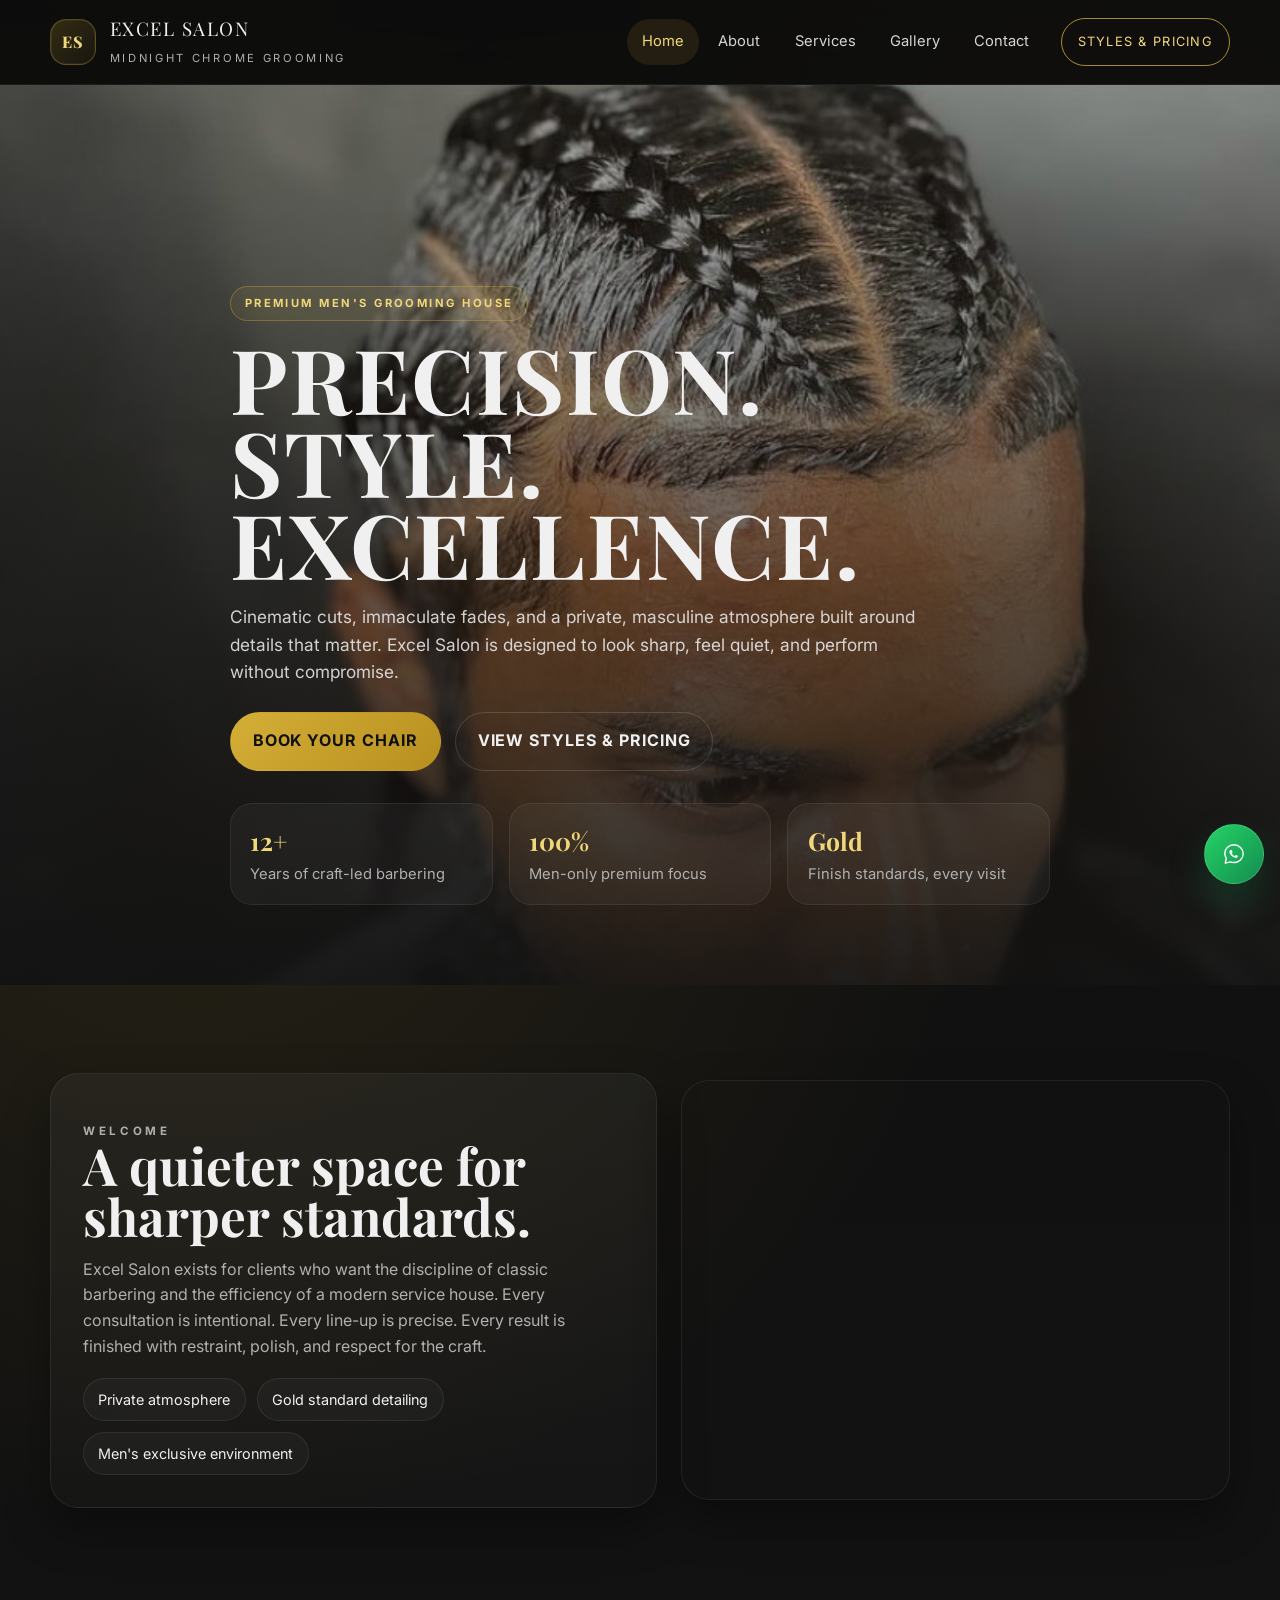
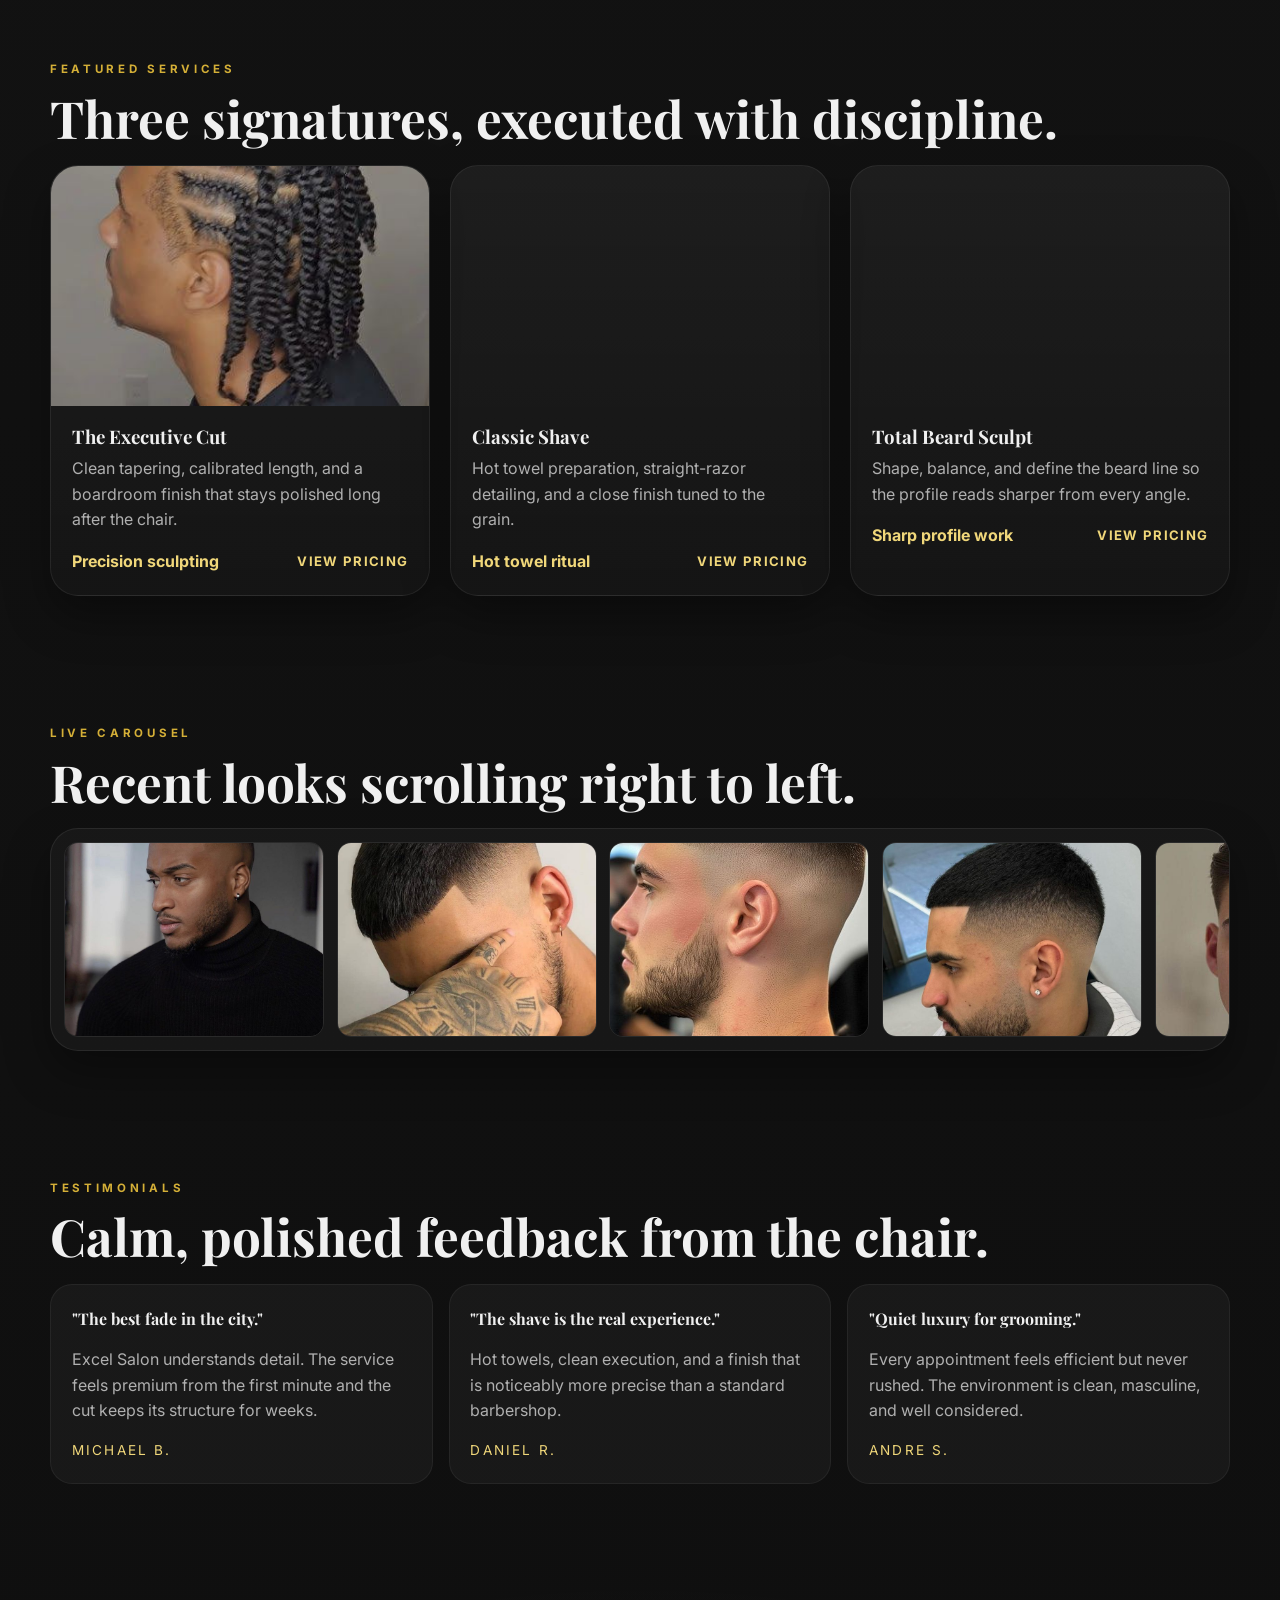
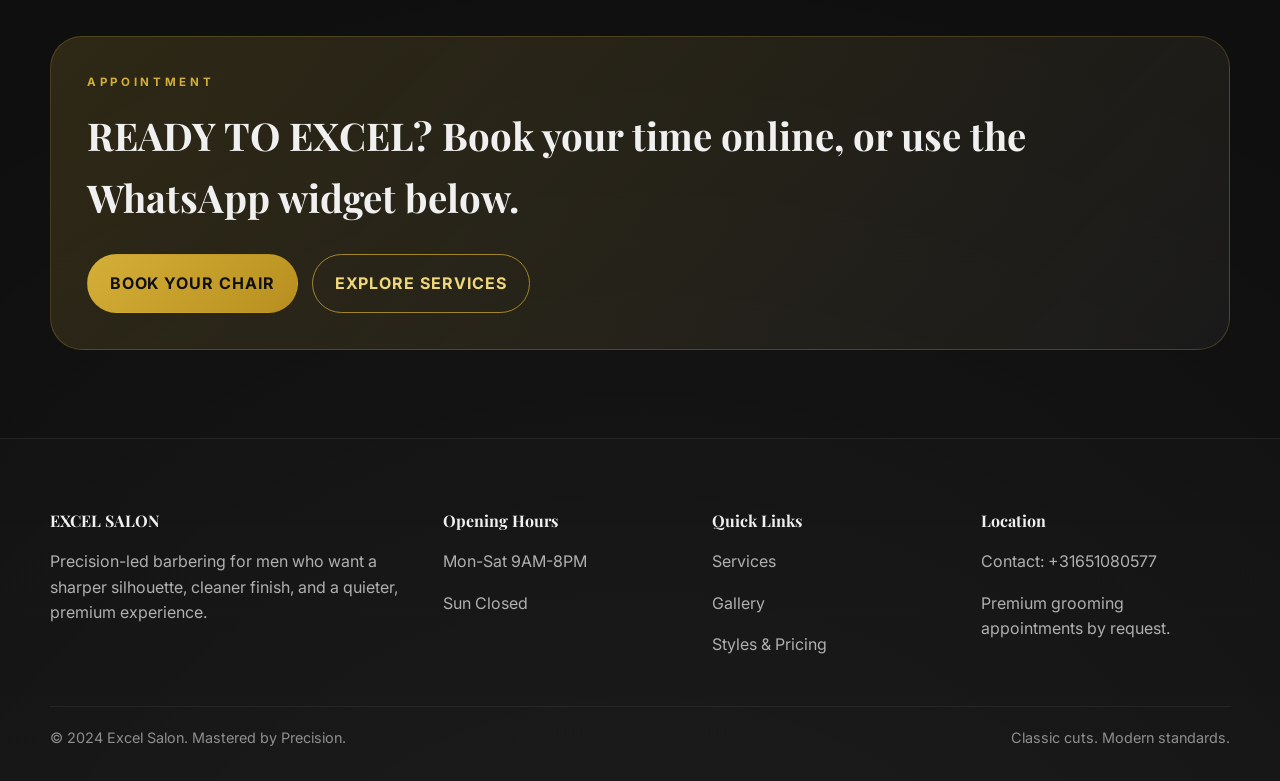
==== index.html @ 348586d0 "Initial commit" ====
<!doctype html>
<html lang="en">
<head>
  <meta charset="utf-8">
  <meta name="viewport" content="width=device-width, initial-scale=1">
  <meta name="description" content="Excel Salon - premium men's barbering and grooming with a midnight chrome aesthetic.">
  <title>Excel Salon | Home</title>
  <link rel="stylesheet" href="styles.css">
</head>
<body>
  <!-- Global header injected by scripts.js -->
  <div data-global-header></div>

  <main>
    <section class="hero">
      <div class="hero-media" style="background-image:url('img/mens-23.jpg');"></div>
      <div class="container hero-copy reveal">
        <span class="hero-eyebrow">Premium Men's Grooming House</span>
        <h1 class="hero-title">PRECISION. STYLE. EXCELLENCE.</h1>
        <p>Cinematic cuts, immaculate fades, and a private, masculine atmosphere built around details that matter. Excel Salon is designed to look sharp, feel quiet, and perform without compromise.</p>
        <div class="hero-actions">
          <a class="btn btn-primary" href="contact.html">Book Your Chair</a>
          <a class="btn btn-secondary" href="styles-pricing.html">View Styles & Pricing</a>
        </div>
        <div class="stat-strip reveal" style="margin-top:2rem;">
          <div class="stat"><strong>12+</strong><span>Years of craft-led barbering</span></div>
          <div class="stat"><strong>100%</strong><span>Men-only premium focus</span></div>
          <div class="stat"><strong>Gold</strong><span>Finish standards, every visit</span></div>
        </div>
      </div>
    </section>

    <section class="section reveal">
      <div class="container split">
        <div class="copy-block panel">
          <p class="section-kicker">Welcome</p>
          <h2 class="section-title">A quieter space for sharper standards.</h2>
          <p>Excel Salon exists for clients who want the discipline of classic barbering and the efficiency of a modern service house. Every consultation is intentional. Every line-up is precise. Every result is finished with restraint, polish, and respect for the craft.</p>
          <div class="pill-list">
            <span class="pill">Private atmosphere</span>
            <span class="pill">Gold standard detailing</span>
            <span class="pill">Men's exclusive environment</span>
          </div>
        </div>
        <div class="panel card-media" style="background-image:url('https://images.unsplash.com/photo-1622288432450-277d0d73b0b7?auto=format&fit=crop&w=1200&q=80'); min-height:420px;"></div>
      </div>
    </section>

    <section class="section compact reveal">
      <div class="container">
        <p class="section-kicker">Featured Services</p>
        <h2 class="section-title">Three signatures, executed with discipline.</h2>
        <div class="grid-3" style="margin-top:1.4rem;">
          <article class="card">
            <div class="card-media" style="background-image:url('img/mens-25.jpg');"></div>
            <div class="card-body">
              <h3>The Executive Cut</h3>
              <p>Clean tapering, calibrated length, and a boardroom finish that stays polished long after the chair.</p>
              <div class="card-meta"><span>Precision sculpting</span><a class="card-link" href="styles-pricing.html">View Pricing</a></div>
            </div>
          </article>
          <article class="card">
            <div class="card-media" style="background-image:url('https://images.unsplash.com/photo-1599351431202-1e0f0137899a?auto=format&fit=crop&w=1200&q=80');"></div>
            <div class="card-body">
              <h3>Classic Shave</h3>
              <p>Hot towel preparation, straight-razor detailing, and a close finish tuned to the grain.</p>
              <div class="card-meta"><span>Hot towel ritual</span><a class="card-link" href="styles-pricing.html">View Pricing</a></div>
            </div>
          </article>
          <article class="card">
            <div class="card-media" style="background-image:url('https://images.unsplash.com/photo-1517832606299-7ae9b720a186?auto=format&fit=crop&w=1200&q=80');"></div>
            <div class="card-body">
              <h3>Total Beard Sculpt</h3>
              <p>Shape, balance, and define the beard line so the profile reads sharper from every angle.</p>
              <div class="card-meta"><span>Sharp profile work</span><a class="card-link" href="styles-pricing.html">View Pricing</a></div>
            </div>
          </article>
        </div>
      </div>
    </section>

    <section class="section compact reveal">
      <div class="container">
        <p class="section-kicker">Live Carousel</p>
        <h2 class="section-title">Recent looks scrolling right to left.</h2>
        <div class="gallery-marquee" aria-label="Homepage scrolling hairstyle carousel">
          <div class="gallery-marquee-track">
            <img src="img/mens-3.jpg" alt="Homepage carousel hairstyle 1">
            <img src="img/mens-4.jpg" alt="Homepage carousel hairstyle 2">
            <img src="img/mens-5.jpg" alt="Homepage carousel hairstyle 3">
            <img src="img/mens-6.jpg" alt="Homepage carousel hairstyle 4">
            <img src="img/mens-7.jpg" alt="Homepage carousel hairstyle 5">
            <img src="img/mens-8.jpg" alt="Homepage carousel hairstyle 6">
            <img src="img/mens-9.jpg" alt="Homepage carousel hairstyle 7">
            <img src="img/mens-10.jpg" alt="Homepage carousel hairstyle 8">

            <img src="img/mens-3.jpg" alt="Homepage carousel hairstyle 1 duplicate" aria-hidden="true">
            <img src="img/mens-4.jpg" alt="Homepage carousel hairstyle 2 duplicate" aria-hidden="true">
            <img src="img/mens-5.jpg" alt="Homepage carousel hairstyle 3 duplicate" aria-hidden="true">
            <img src="img/mens-6.jpg" alt="Homepage carousel hairstyle 4 duplicate" aria-hidden="true">
            <img src="img/mens-7.jpg" alt="Homepage carousel hairstyle 5 duplicate" aria-hidden="true">
            <img src="img/mens-8.jpg" alt="Homepage carousel hairstyle 6 duplicate" aria-hidden="true">
            <img src="img/mens-9.jpg" alt="Homepage carousel hairstyle 7 duplicate" aria-hidden="true">
            <img src="img/mens-10.jpg" alt="Homepage carousel hairstyle 8 duplicate" aria-hidden="true">
          </div>
        </div>
      </div>
    </section>

    <section class="section compact reveal">
      <div class="container">
        <p class="section-kicker">Testimonials</p>
        <h2 class="section-title">Calm, polished feedback from the chair.</h2>
        <div class="review-grid" style="margin-top:1.4rem;">
          <article class="review">
            <h4>"The best fade in the city."</h4>
            <p>Excel Salon understands detail. The service feels premium from the first minute and the cut keeps its structure for weeks.</p>
            <div class="caption">Michael B.</div>
          </article>
          <article class="review">
            <h4>"The shave is the real experience."</h4>
            <p>Hot towels, clean execution, and a finish that is noticeably more precise than a standard barbershop.</p>
            <div class="caption">Daniel R.</div>
          </article>
          <article class="review">
            <h4>"Quiet luxury for grooming."</h4>
            <p>Every appointment feels efficient but never rushed. The environment is clean, masculine, and well considered.</p>
            <div class="caption">Andre S.</div>
          </article>
        </div>
      </div>
    </section>

    <section class="section reveal">
      <div class="container cta-banner">
        <p class="section-kicker">Appointment</p>
        <h2>READY TO EXCEL? Book your time online, or use the WhatsApp widget below.</h2>
        <div class="action-row">
          <a class="btn btn-primary" href="contact.html">Book Your Chair</a>
          <a class="btn btn-outline" href="services.html">Explore Services</a>
        </div>
      </div>
    </section>
  </main>

  <!-- Global footer injected by scripts.js -->
  <div data-global-footer></div>
  <script src="scripts.js" defer></script>
</body>
</html>
---- styles.css ----
@import url('https://fonts.googleapis.com/css2?family=Inter:wght@400;500;600;700;800&family=Playfair+Display:wght@600;700;800&display=swap');

:root {
  --bg: #121212;
  --bg-soft: #171717;
  --bg-panel: #1b1b1b;
  --bg-elevated: #202020;
  --text: #f0f0f0;
  --muted: #b0b0b0;
  --line: #333333;
  --gold: #d4af37;
  --gold-soft: #f0d77a;
  --green: #25d366;
  --shadow: 0 20px 45px rgba(0, 0, 0, 0.35);
  --radius-xl: 28px;
  --radius-lg: 22px;
  --radius-md: 16px;
  --max-width: 1180px;
}

* {
  box-sizing: border-box;
}

html {
  scroll-behavior: smooth;
}

body {
  margin: 0;
  font-family: 'Inter', sans-serif;
  color: var(--text);
  background:
    radial-gradient(circle at 15% 18%, rgba(212, 175, 55, 0.12), transparent 24%),
    radial-gradient(circle at 86% 8%, rgba(212, 175, 55, 0.08), transparent 18%),
    radial-gradient(circle at 50% 110%, rgba(255, 255, 255, 0.05), transparent 28%),
    linear-gradient(180deg, #0d0d0d 0%, #121212 34%, #0e0e0e 100%);
  line-height: 1.6;
}

body::before {
  content: '';
  position: fixed;
  inset: 0;
  pointer-events: none;
  background-image:
    linear-gradient(rgba(255, 255, 255, 0.02) 1px, transparent 1px),
    linear-gradient(90deg, rgba(255, 255, 255, 0.02) 1px, transparent 1px);
  background-size: 64px 64px;
  mask-image: linear-gradient(180deg, rgba(0, 0, 0, 0.75), transparent 95%);
  z-index: -1;
}

a {
  color: inherit;
  text-decoration: none;
}

img {
  display: block;
  max-width: 100%;
}

button,
input,
textarea,
select {
  font: inherit;
}

main {
  display: block;
}

.container {
  width: min(var(--max-width), calc(100% - 2rem));
  margin: 0 auto;
}

.section {
  padding: 5.5rem 0;
}

.section.compact {
  padding: 4rem 0;
}

.section-kicker {
  text-transform: uppercase;
  letter-spacing: 0.32em;
  color: var(--gold);
  font-size: 0.72rem;
  font-weight: 700;
  margin: 0 0 0.9rem;
}

.section-title {
  font-family: 'Playfair Display', serif;
  font-size: clamp(2rem, 4vw, 4rem);
  line-height: 0.98;
  margin: 0;
}

.section-subtitle {
  color: var(--muted);
  max-width: 760px;
  margin: 1rem 0 0;
  font-size: 1.02rem;
}

.surface {
  background: linear-gradient(180deg, rgba(255, 255, 255, 0.03), rgba(255, 255, 255, 0));
  border: 1px solid rgba(255, 255, 255, 0.06);
  box-shadow: var(--shadow);
}

.panel {
  background: linear-gradient(180deg, rgba(255, 255, 255, 0.045), rgba(255, 255, 255, 0.015));
  border: 1px solid rgba(255, 255, 255, 0.07);
  border-radius: var(--radius-xl);
  box-shadow: var(--shadow);
}

.grid-2 {
  display: grid;
  grid-template-columns: repeat(2, minmax(0, 1fr));
  gap: 1.5rem;
}

.grid-3 {
  display: grid;
  grid-template-columns: repeat(3, minmax(0, 1fr));
  gap: 1.25rem;
}

.grid-4 {
  display: grid;
  grid-template-columns: repeat(4, minmax(0, 1fr));
  gap: 1.25rem;
}

.hero {
  position: relative;
  min-height: 100svh;
  display: grid;
  align-items: end;
  padding: 8rem 0 5rem;
  overflow: clip;
}

.hero::before {
  content: '';
  position: absolute;
  inset: 0;
  background: linear-gradient(180deg, rgba(18, 18, 18, 0.3) 0%, rgba(18, 18, 18, 0.65) 55%, rgba(18, 18, 18, 0.95) 100%);
  z-index: 0;
}

.hero-media {
  position: absolute;
  inset: 0;
  z-index: -1;
  background-position: center;
  background-size: cover;
  filter: saturate(1.02) contrast(1.02);
}

.hero-copy {
  position: relative;
  z-index: 1;
  max-width: 820px;
}

.hero-eyebrow {
  display: inline-flex;
  align-items: center;
  gap: 0.5rem;
  margin-bottom: 1rem;
  padding: 0.5rem 0.85rem;
  border: 1px solid rgba(212, 175, 55, 0.34);
  border-radius: 999px;
  color: var(--gold-soft);
  background: rgba(212, 175, 55, 0.08);
  text-transform: uppercase;
  letter-spacing: 0.22em;
  font-size: 0.7rem;
  font-weight: 700;
}

.hero-title {
  font-family: 'Playfair Display', serif;
  font-size: clamp(3rem, 7vw, 6.4rem);
  line-height: 0.92;
  margin: 0;
  text-transform: uppercase;
  letter-spacing: 0.02em;
}

.hero-copy p {
  max-width: 690px;
  color: rgba(240, 240, 240, 0.85);
  font-size: 1.08rem;
  margin: 1.15rem 0 0;
}

.hero-actions,
.action-row {
  display: flex;
  flex-wrap: wrap;
  gap: 0.9rem;
  margin-top: 1.6rem;
}

.btn {
  display: inline-flex;
  align-items: center;
  justify-content: center;
  gap: 0.55rem;
  padding: 0.98rem 1.35rem;
  border-radius: 999px;
  border: 1px solid transparent;
  font-weight: 700;
  letter-spacing: 0.06em;
  text-transform: uppercase;
  transition: transform 0.25s ease, border-color 0.25s ease, background 0.25s ease, color 0.25s ease;
}

.btn:hover {
  transform: translateY(-2px);
}

.btn-primary {
  background: linear-gradient(135deg, var(--gold) 0%, #b88f1f 100%);
  color: #101010;
}

.btn-secondary {
  background: transparent;
  color: var(--text);
  border-color: rgba(255, 255, 255, 0.14);
}

.btn-outline {
  background: transparent;
  color: var(--gold-soft);
  border-color: rgba(212, 175, 55, 0.7);
}

.header-shell {
  position: sticky;
  top: 0;
  z-index: 1000;
  backdrop-filter: blur(18px);
  background: rgba(12, 12, 12, 0.68);
  border-bottom: 1px solid rgba(255, 255, 255, 0.06);
}

.header-shell.scrolled {
  background: rgba(12, 12, 12, 0.92);
}

.header-shell .nav-wrap {
  width: min(var(--max-width), calc(100% - 2rem));
  margin: 0 auto;
  min-height: 84px;
  display: flex;
  align-items: center;
  justify-content: space-between;
  gap: 1rem;
}

.brand {
  display: inline-flex;
  align-items: center;
  gap: 0.85rem;
  min-width: fit-content;
}

.brand-mark {
  width: 46px;
  height: 46px;
  border-radius: 16px;
  display: grid;
  place-items: center;
  background: linear-gradient(135deg, rgba(212, 175, 55, 0.2), rgba(212, 175, 55, 0.05));
  border: 1px solid rgba(212, 175, 55, 0.3);
  box-shadow: inset 0 0 0 1px rgba(255, 255, 255, 0.05);
  font-family: 'Playfair Display', serif;
  color: var(--gold-soft);
  font-weight: 800;
  letter-spacing: 0.06em;
}

.brand-name {
  font-family: 'Playfair Display', serif;
  font-size: 1.18rem;
  letter-spacing: 0.08em;
}

.brand-tag {
  font-size: 0.7rem;
  letter-spacing: 0.24em;
  text-transform: uppercase;
  color: var(--muted);
}

.nav-main {
  display: flex;
  align-items: center;
  gap: 1rem;
  flex-wrap: wrap;
  justify-content: flex-end;
}

.nav-links {
  display: flex;
  align-items: center;
  gap: 0.25rem;
  flex-wrap: wrap;
}

.nav-links a,
.mobile-links a {
  padding: 0.7rem 0.95rem;
  border-radius: 999px;
  font-size: 0.92rem;
  color: rgba(240, 240, 240, 0.88);
  transition: background 0.25s ease, color 0.25s ease, border-color 0.25s ease;
}

.nav-links a:hover,
.nav-links a.active,
.mobile-links a:hover,
.mobile-links a.active {
  background: rgba(212, 175, 55, 0.11);
  color: var(--gold-soft);
}

.nav-cta {
  padding: 0.82rem 1rem;
  border-radius: 999px;
  border: 1px solid rgba(212, 175, 55, 0.78);
  color: var(--gold-soft);
  text-transform: uppercase;
  font-size: 0.8rem;
  letter-spacing: 0.1em;
  white-space: nowrap;
}

.menu-toggle {
  display: none;
  border: 1px solid rgba(255, 255, 255, 0.12);
  background: rgba(255, 255, 255, 0.03);
  color: var(--text);
  border-radius: 14px;
  width: 48px;
  height: 48px;
}

.mobile-menu {
  display: none;
  position: fixed;
  inset: 84px 0 auto 0;
  background: rgba(11, 11, 11, 0.98);
  backdrop-filter: blur(20px);
  border-bottom: 1px solid rgba(255, 255, 255, 0.06);
  z-index: 999;
  padding: 1.25rem;
}

.mobile-menu.open {
  display: block;
}

.mobile-links {
  display: grid;
  gap: 0.5rem;
}

.mobile-links .nav-cta {
  display: inline-flex;
  width: fit-content;
  margin-top: 0.35rem;
}

.card {
  overflow: hidden;
  border-radius: var(--radius-xl);
  background: linear-gradient(180deg, rgba(255, 255, 255, 0.05), rgba(255, 255, 255, 0.02));
  border: 1px solid rgba(255, 255, 255, 0.07);
  box-shadow: var(--shadow);
}

.card-media {
  position: relative;
  min-height: 240px;
  background-size: cover;
  background-position: center;
}

.card-body {
  padding: 1.3rem;
}

.card-body h3,
.card-body h4 {
  margin: 0 0 0.55rem;
  font-family: 'Playfair Display', serif;
  line-height: 1.08;
}

.card-body p {
  margin: 0;
  color: var(--muted);
}

.card-meta {
  display: flex;
  justify-content: space-between;
  gap: 1rem;
  align-items: center;
  margin-top: 1rem;
  color: var(--gold-soft);
  font-weight: 700;
}

.card-link {
  font-size: 0.82rem;
  letter-spacing: 0.1em;
  text-transform: uppercase;
  color: var(--gold-soft);
}

.stat-strip {
  display: grid;
  grid-template-columns: repeat(3, minmax(0, 1fr));
  gap: 1rem;
  margin-top: 1.5rem;
}

.stat {
  padding: 1.1rem 1.2rem;
  border-radius: var(--radius-lg);
  background: rgba(255, 255, 255, 0.04);
  border: 1px solid rgba(255, 255, 255, 0.07);
}

.stat strong {
  display: block;
  font-family: 'Playfair Display', serif;
  font-size: 1.55rem;
  color: var(--gold-soft);
}

.stat span {
  color: var(--muted);
  font-size: 0.92rem;
}

.split {
  display: grid;
  grid-template-columns: 1.05fr 0.95fr;
  gap: 1.5rem;
  align-items: center;
}

.copy-block {
  padding: 2rem;
}

.copy-block p {
  color: var(--muted);
  margin: 1rem 0 0;
}

.pill-list {
  display: flex;
  flex-wrap: wrap;
  gap: 0.7rem;
  margin-top: 1.2rem;
}

.pill {
  border: 1px solid rgba(255, 255, 255, 0.08);
  border-radius: 999px;
  padding: 0.55rem 0.9rem;
  color: var(--text);
  background: rgba(255, 255, 255, 0.03);
  font-size: 0.9rem;
}

.feature-list {
  display: grid;
  gap: 1rem;
}

.feature-item {
  display: grid;
  grid-template-columns: 88px 1fr;
  gap: 1rem;
  align-items: center;
  padding: 0.95rem;
  border-radius: var(--radius-lg);
  background: rgba(255, 255, 255, 0.04);
  border: 1px solid rgba(255, 255, 255, 0.06);
}

.feature-thumb {
  width: 88px;
  height: 88px;
  border-radius: 18px;
  object-fit: cover;
}

.feature-item h4,
.price-item h4,
.review h4,
.team-card h4,
.info-card h4 {
  margin: 0 0 0.35rem;
  font-family: 'Playfair Display', serif;
}

.review-grid {
  display: grid;
  grid-template-columns: repeat(3, minmax(0, 1fr));
  gap: 1rem;
}

.review {
  padding: 1.3rem;
  border-radius: var(--radius-lg);
  background: rgba(255, 255, 255, 0.04);
  border: 1px solid rgba(255, 255, 255, 0.06);
}

.review p,
.team-card p,
.info-card p,
.price-item p,
.faq-item p,
.hours-table td,
.hours-table th {
  color: var(--muted);
}

.cta-banner {
  border-radius: calc(var(--radius-xl) + 4px);
  padding: 2.25rem;
  background: linear-gradient(135deg, rgba(212, 175, 55, 0.16), rgba(255, 255, 255, 0.04));
  border: 1px solid rgba(212, 175, 55, 0.24);
}

.cta-banner h2 {
  font-family: 'Playfair Display', serif;
  font-size: clamp(1.8rem, 3vw, 3rem);
  margin: 0;
}

.caption {
  font-size: 0.85rem;
  text-transform: uppercase;
  letter-spacing: 0.16em;
  color: var(--gold-soft);
}

.team-card,
.info-card,
.price-item,
.faq-item {
  padding: 1.2rem;
  border-radius: var(--radius-lg);
  background: rgba(255, 255, 255, 0.04);
  border: 1px solid rgba(255, 255, 255, 0.06);
}

.team-avatar {
  height: 260px;
  border-radius: 20px;
  background-size: cover;
  background-position: center;
  margin-bottom: 1rem;
}

.price-grid {
  display: grid;
  gap: 1rem;
}

.listing-note {
  display: inline-flex;
  align-items: center;
  gap: 0.5rem;
  padding: 0.6rem 0.9rem;
  border-radius: 999px;
  background: rgba(37, 211, 102, 0.08);
  border: 1px solid rgba(37, 211, 102, 0.25);
  color: #b7ffd0;
  text-transform: uppercase;
  letter-spacing: 0.18em;
  font-size: 0.68rem;
  font-weight: 700;
}

.listing-toolbar {
  display: flex;
  flex-wrap: wrap;
  gap: 0.7rem;
  margin-top: 1.25rem;
}

.listing-chip {
  padding: 0.6rem 0.9rem;
  border-radius: 999px;
  border: 1px solid rgba(255, 255, 255, 0.08);
  background: rgba(255, 255, 255, 0.03);
  color: var(--muted);
  font-size: 0.85rem;
}

.listing-grid {
  display: grid;
  grid-template-columns: repeat(3, minmax(0, 1fr));
  gap: 1rem;
}

.listing-card {
  overflow: hidden;
  border-radius: var(--radius-xl);
  background: linear-gradient(180deg, rgba(255, 255, 255, 0.05), rgba(255, 255, 255, 0.02));
  border: 1px solid rgba(255, 255, 255, 0.07);
  box-shadow: var(--shadow);
  display: grid;
}

.listing-card .card-media {
  min-height: 0;
  aspect-ratio: 4 / 3;
  width: 100%;
  background-position: center;
}

.listing-body {
  padding: 1.15rem;
  display: grid;
  gap: 0.8rem;
}

.listing-head {
  display: flex;
  justify-content: space-between;
  gap: 1rem;
  align-items: flex-start;
}

.listing-head h3 {
  margin: 0;
  font-family: 'Playfair Display', serif;
  line-height: 1.05;
}

.listing-price {
  color: var(--gold-soft);
  font-weight: 800;
  white-space: nowrap;
}

.listing-body p {
  margin: 0;
  color: var(--muted);
}

.listing-meta {
  display: flex;
  flex-wrap: wrap;
  gap: 0.5rem;
}

.listing-pill {
  padding: 0.45rem 0.7rem;
  border-radius: 999px;
  background: rgba(212, 175, 55, 0.08);
  border: 1px solid rgba(212, 175, 55, 0.16);
  color: var(--gold-soft);
  font-size: 0.75rem;
  letter-spacing: 0.08em;
  text-transform: uppercase;
}

.listing-actions {
  display: flex;
  flex-wrap: wrap;
  gap: 0.7rem;
  margin-top: 0.2rem;
}

.listing-banner {
  display: grid;
  gap: 0.85rem;
  padding: 1.2rem 1.4rem;
  border-radius: var(--radius-lg);
  background: linear-gradient(135deg, rgba(37, 211, 102, 0.08), rgba(212, 175, 55, 0.08));
  border: 1px solid rgba(255, 255, 255, 0.06);
}

.listing-banner strong {
  color: var(--text);
}

.price-item {
  display: grid;
  grid-template-columns: 96px 1fr auto;
  gap: 1rem;
  align-items: center;
}

.price-thumb {
  width: 96px;
  height: 96px;
  border-radius: 20px;
  object-fit: cover;
}

.price-tag {
  min-width: 92px;
  text-align: right;
  color: var(--gold-soft);
  font-weight: 800;
}

.gallery-grid {
  display: grid;
  grid-template-columns: repeat(3, minmax(0, 1fr));
  gap: 1rem;
}

.gallery-marquee {
  margin-top: 1.3rem;
  overflow: hidden;
  border-radius: var(--radius-xl);
  border: 1px solid rgba(255, 255, 255, 0.08);
  background: rgba(255, 255, 255, 0.03);
  box-shadow: var(--shadow);
}

.gallery-marquee-track {
  display: flex;
  width: max-content;
  gap: 0.8rem;
  padding: 0.8rem;
  animation: gallery-scroll 36s linear infinite;
}

.gallery-marquee-track img {
  width: 260px;
  aspect-ratio: 4 / 3;
  object-fit: cover;
  border-radius: 14px;
  border: 1px solid rgba(255, 255, 255, 0.08);
  flex-shrink: 0;
}

@keyframes gallery-scroll {
  0% {
    transform: translateX(0);
  }
  100% {
    transform: translateX(calc(-50% - 0.4rem));
  }
}

.gallery-grid .card-media {
  min-height: 260px;
}

.before-after {
  display: grid;
  grid-template-columns: repeat(2, minmax(0, 1fr));
  gap: 1rem;
}

.before,
.after {
  padding: 1rem;
  border-radius: var(--radius-lg);
  background: rgba(255, 255, 255, 0.04);
  border: 1px solid rgba(255, 255, 255, 0.06);
}

.map-frame {
  width: 100%;
  min-height: 420px;
  border: 0;
  border-radius: var(--radius-xl);
  filter: grayscale(1) contrast(1.05) brightness(0.85);
  box-shadow: var(--shadow);
}

.form-grid {
  display: grid;
  gap: 1rem;
}

.field {
  display: grid;
  gap: 0.45rem;
}

.field label {
  font-size: 0.82rem;
  text-transform: uppercase;
  letter-spacing: 0.16em;
  color: var(--gold-soft);
}

.field input,
.field textarea,
.field select {
  width: 100%;
  padding: 0.95rem 1rem;
  border-radius: 16px;
  background: rgba(255, 255, 255, 0.04);
  color: var(--text);
  border: 1px solid rgba(255, 255, 255, 0.08);
  outline: none;
}

.field textarea {
  min-height: 160px;
  resize: vertical;
}

.field input::placeholder,
.field textarea::placeholder {
  color: #8d8d8d;
}

.contact-grid {
  display: grid;
  grid-template-columns: 1.1fr 0.9fr;
  gap: 1.5rem;
}

.info-stack {
  display: grid;
  gap: 1rem;
}

.hours-table {
  width: 100%;
  border-collapse: collapse;
  overflow: hidden;
  border-radius: var(--radius-lg);
}

.hours-table th,
.hours-table td {
  text-align: left;
  padding: 0.85rem 1rem;
  border-bottom: 1px solid rgba(255, 255, 255, 0.06);
}

.hours-table th {
  color: var(--gold-soft);
}

.footer {
  padding: 4.3rem 0 2rem;
  border-top: 1px solid rgba(255, 255, 255, 0.06);
  background: linear-gradient(180deg, rgba(255, 255, 255, 0.01), rgba(255, 255, 255, 0.02));
}

.footer-grid {
  display: grid;
  grid-template-columns: 1.5fr 1fr 1fr 1fr;
  gap: 1.25rem;
}

.footer h4 {
  font-family: 'Playfair Display', serif;
  margin: 0 0 0.85rem;
}

.footer a,
.footer p {
  color: var(--muted);
}

.footer a:hover {
  color: var(--gold-soft);
}

.footer-note {
  margin-top: 2rem;
  padding-top: 1.2rem;
  border-top: 1px solid rgba(255, 255, 255, 0.06);
  display: flex;
  gap: 1rem;
  flex-wrap: wrap;
  align-items: center;
  justify-content: space-between;
  color: #8f8f8f;
  font-size: 0.9rem;
}

.floating-whatsapp {
  position: fixed;
  right: 1rem;
  bottom: 1rem;
  z-index: 1100;
}

.whatsapp-button {
  position: relative;
  width: 60px;
  height: 60px;
  display: grid;
  place-items: center;
  border-radius: 50%;
  background: linear-gradient(135deg, #25d366 0%, #138d4f 100%);
  border: 1px solid rgba(255, 255, 255, 0.15);
  box-shadow: 0 18px 36px rgba(19, 141, 79, 0.28);
  animation: pulse 2.6s infinite;
}

.whatsapp-button:hover .whatsapp-tooltip,
.whatsapp-button:focus-visible .whatsapp-tooltip {
  opacity: 1;
  transform: translateY(0);
}

.whatsapp-tooltip {
  position: absolute;
  right: 72px;
  bottom: 10px;
  white-space: nowrap;
  background: rgba(18, 18, 18, 0.96);
  color: var(--text);
  border: 1px solid rgba(255, 255, 255, 0.08);
  border-radius: 999px;
  padding: 0.65rem 0.9rem;
  font-size: 0.84rem;
  opacity: 0;
  transform: translateY(4px);
  transition: opacity 0.2s ease, transform 0.2s ease;
  box-shadow: var(--shadow);
}

.reveal {
  opacity: 0;
  transform: translateY(22px);
  transition: opacity 0.7s ease, transform 0.7s ease;
}

.reveal.visible {
  opacity: 1;
  transform: translateY(0);
}

@keyframes pulse {
  0% {
    box-shadow: 0 0 0 0 rgba(37, 211, 102, 0.55), 0 18px 36px rgba(19, 141, 79, 0.28);
  }
  70% {
    box-shadow: 0 0 0 18px rgba(37, 211, 102, 0), 0 18px 36px rgba(19, 141, 79, 0.28);
  }
  100% {
    box-shadow: 0 0 0 0 rgba(37, 211, 102, 0), 0 18px 36px rgba(19, 141, 79, 0.28);
  }
}

@media (max-width: 1080px) {
  .grid-4,
  .footer-grid,
  .contact-grid,
  .split {
    grid-template-columns: 1fr 1fr;
  }

  .gallery-grid,
  .grid-3,
  .review-grid,
  .listing-grid,
  .price-item {
    grid-template-columns: 1fr 1fr;
  }

  .price-item {
    align-items: start;
  }

  .price-tag {
    text-align: left;
  }
}

@media (max-width: 840px) {
  .header-shell .nav-wrap {
    min-height: 76px;
  }

  .nav-main,
  .nav-links {
    display: none;
  }

  .menu-toggle {
    display: inline-grid;
    place-items: center;
  }

  .mobile-menu {
    display: none;
  }

  .mobile-menu.open {
    display: block;
  }

  .grid-2,
  .grid-3,
  .grid-4,
  .split,
  .footer-grid,
  .contact-grid,
  .gallery-grid,
  .review-grid,
  .listing-grid,
  .before-after,
  .stat-strip {
    grid-template-columns: 1fr;
  }

  .hero {
    min-height: 86svh;
    padding-top: 6.5rem;
  }

  .hero-copy {
    max-width: 100%;
  }

  .hero-title {
    font-size: clamp(2.7rem, 12vw, 4.8rem);
  }

  .section {
    padding: 4.3rem 0;
  }

  .card-media,
  .listing-card .card-media,
  .gallery-grid .card-media,
  .team-avatar,
  .map-frame {
    min-height: 220px;
  }

  .listing-card .card-media {
    aspect-ratio: 4 / 3;
  }

  .feature-item {
    grid-template-columns: 1fr;
  }

  .gallery-marquee-track img {
    width: 220px;
  }

  .feature-thumb {
    width: 100%;
    height: 220px;
  }

  .price-item {
    grid-template-columns: 1fr;
  }

  .price-thumb {
    width: 100%;
    height: 220px;
  }
}

@media (max-width: 520px) {
  .container {
    width: min(var(--max-width), calc(100% - 1.2rem));
  }

  .hero-copy p,
  .section-subtitle {
    font-size: 0.98rem;
  }

  .cta-banner,
  .copy-block,
  .card-body,
  .team-card,
  .info-card,
  .price-item,
  .faq-item,
  .review {
    padding: 1rem;
  }

  .hero-actions,
  .action-row {
    gap: 0.7rem;
  }

  .btn,
  .nav-cta {
    width: 100%;
    justify-content: center;
  }

  .whatsapp-button {
    width: 56px;
    height: 56px;
  }

  .whatsapp-tooltip {
    right: 66px;
  }

  .gallery-marquee-track {
    animation-duration: 26s;
  }

  .gallery-marquee-track img {
    width: 180px;
  }
}
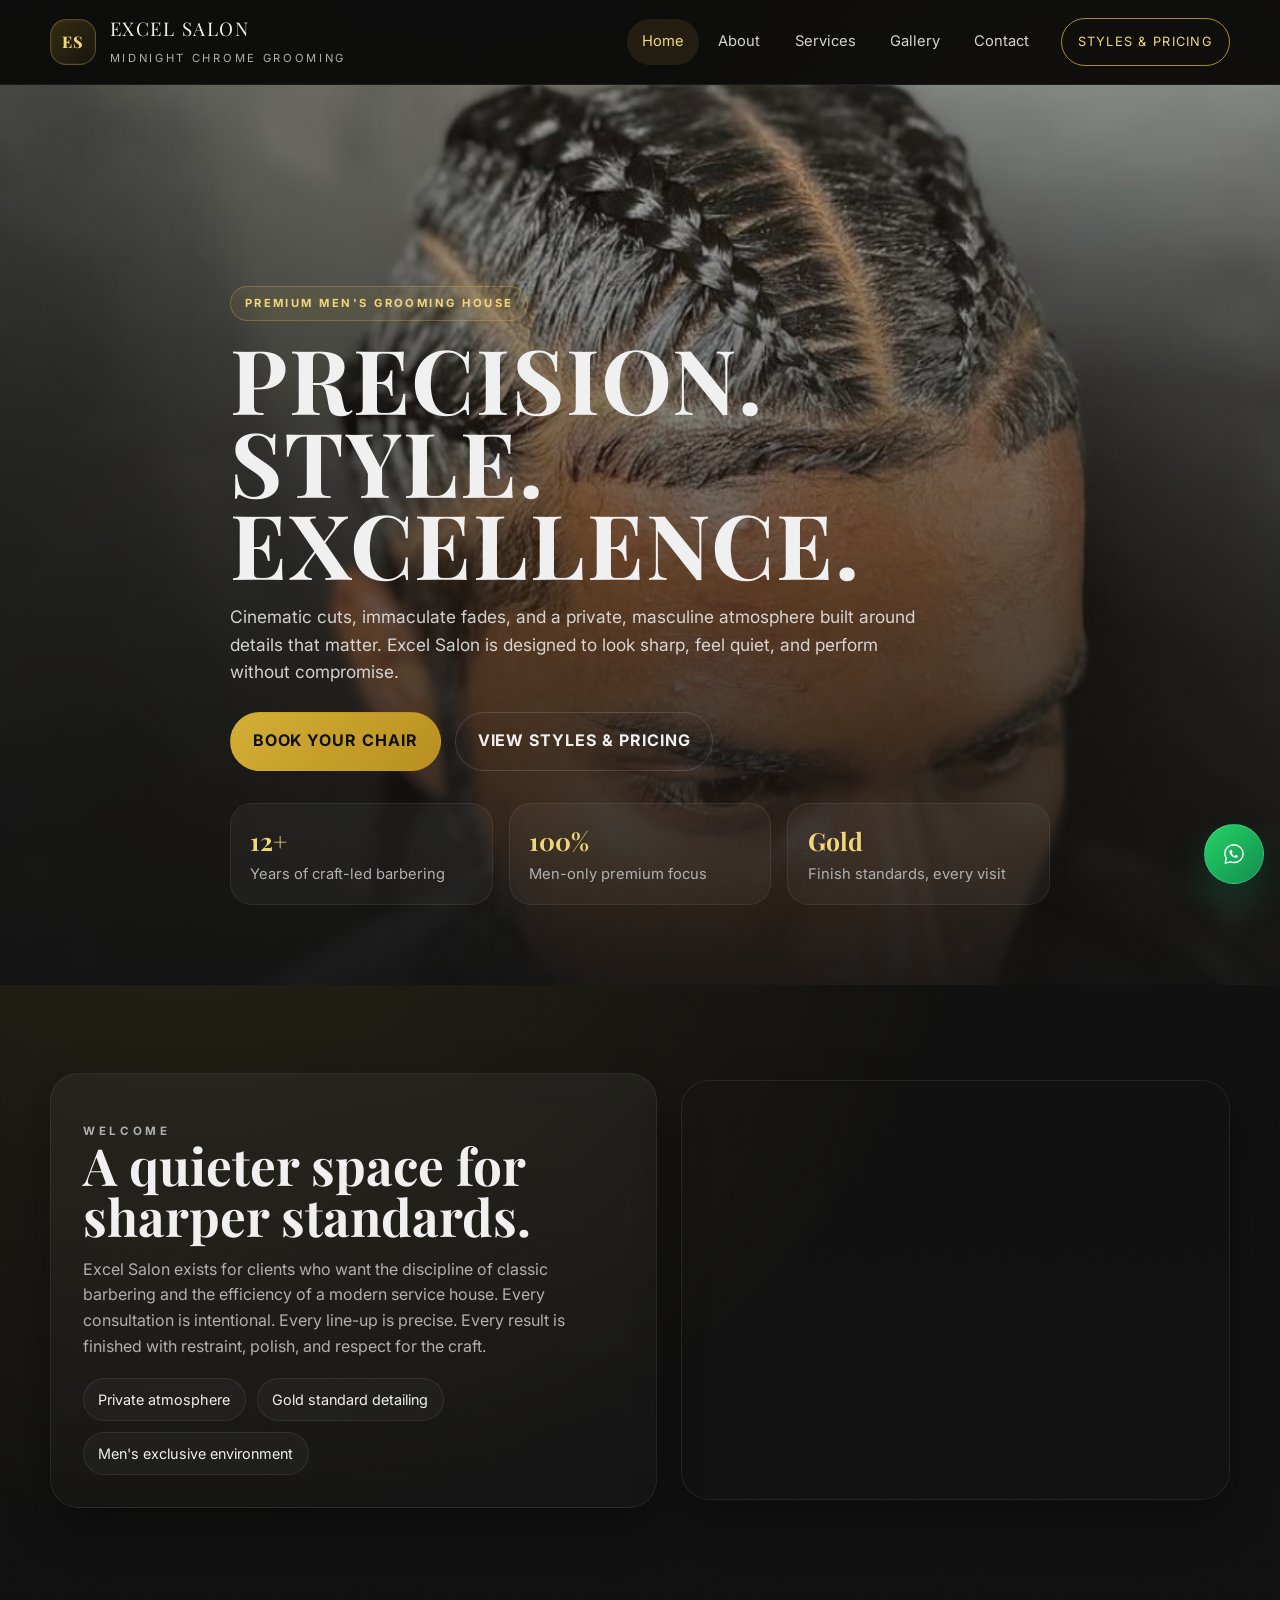
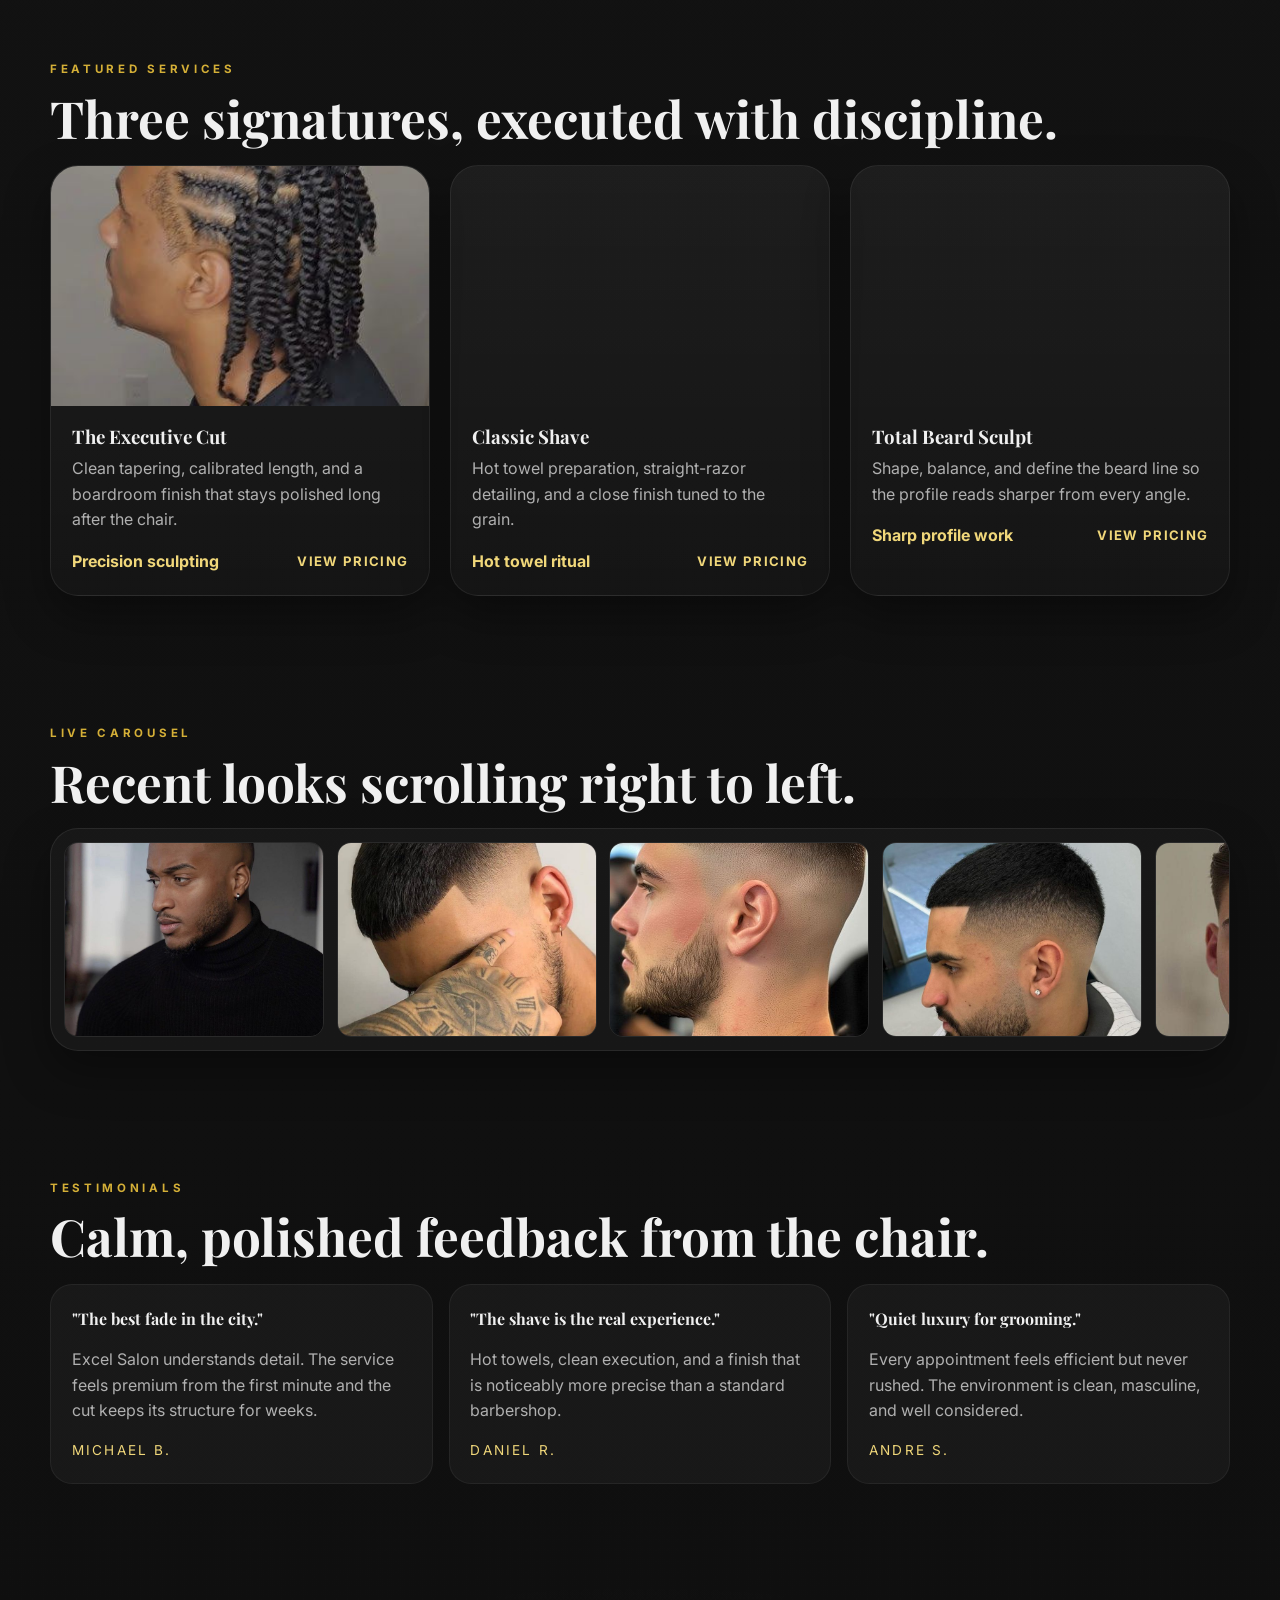
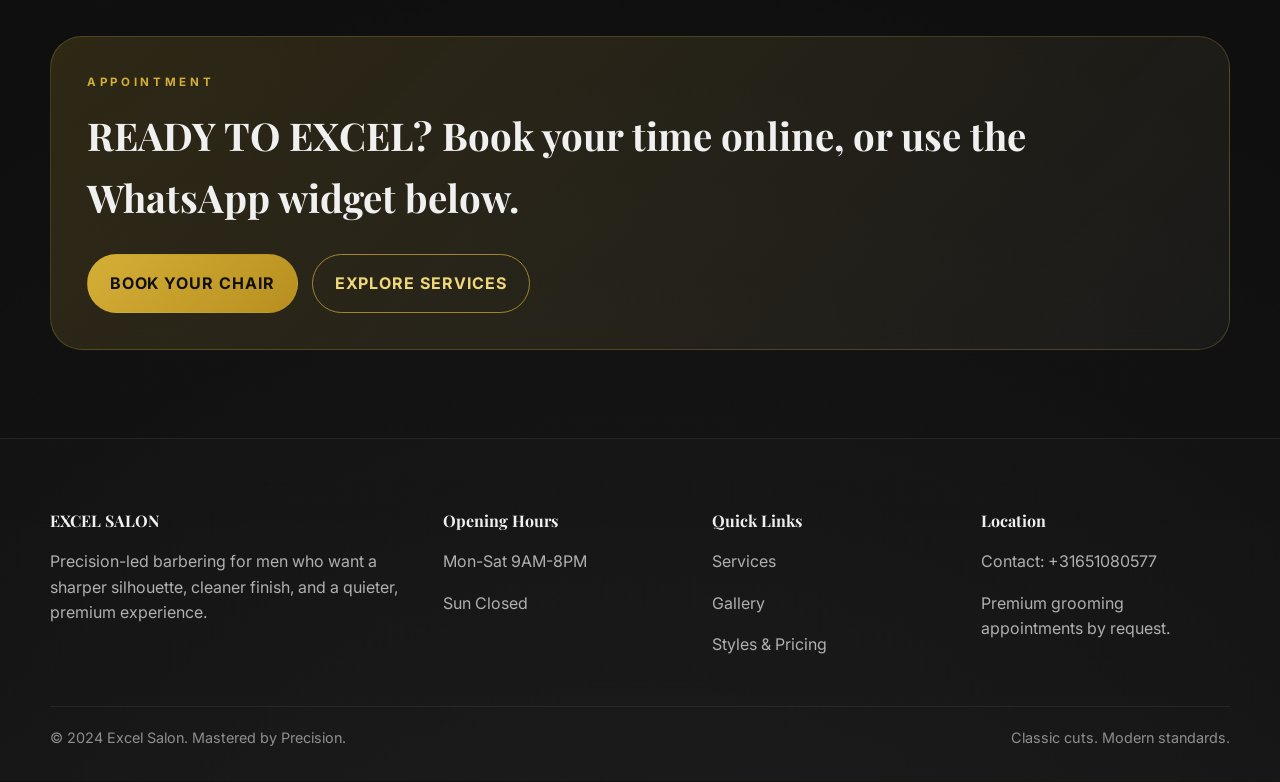
==== commit 8b371f4a: "Language update" ====
--- a/index.html
+++ b/index.html
@@ -1,5 +1,5 @@
 <!doctype html>
-<html lang="en">
+<html lang="es">
 <head>
   <meta charset="utf-8">
   <meta name="viewport" content="width=device-width, initial-scale=1">
--- a/styles.css
+++ b/styles.css
@@ -26,6 +26,60 @@
   scroll-behavior: smooth;
 }
 
+html[dir='rtl'] body {
+  direction: rtl;
+}
+
+html[dir='rtl'] .header-shell .nav-wrap,
+html[dir='rtl'] .hero-actions,
+html[dir='rtl'] .action-row,
+html[dir='rtl'] .footer-note,
+html[dir='rtl'] .card-meta,
+html[dir='rtl'] .listing-head,
+html[dir='rtl'] .listing-actions,
+html[dir='rtl'] .listing-toolbar,
+html[dir='rtl'] .feature-item,
+html[dir='rtl'] .price-item {
+  direction: rtl;
+}
+
+html[dir='rtl'] .header-shell .nav-wrap,
+html[dir='rtl'] .footer-note {
+  flex-direction: row-reverse;
+}
+
+.translate-host {
+  position: absolute;
+  width: 1px;
+  height: 1px;
+  overflow: hidden;
+  clip: rect(0 0 0 0);
+  clip-path: inset(50%);
+  white-space: nowrap;
+}
+
+.goog-te-banner-frame,
+.skiptranslate iframe,
+iframe.goog-te-banner-frame,
+.goog-te-gadget,
+.goog-te-gadget-simple,
+.goog-te-gadget-icon,
+.goog-te-balloon-frame,
+.goog-te-ftab,
+.goog-te-menu-value,
+.goog-tooltip,
+.goog-te-spinner-pos {
+  display: none !important;
+}
+
+body {
+  top: 0 !important;
+}
+
+.skiptranslate {
+  display: none !important;
+}
+
 body {
   margin: 0;
   font-family: 'Inter', sans-serif;
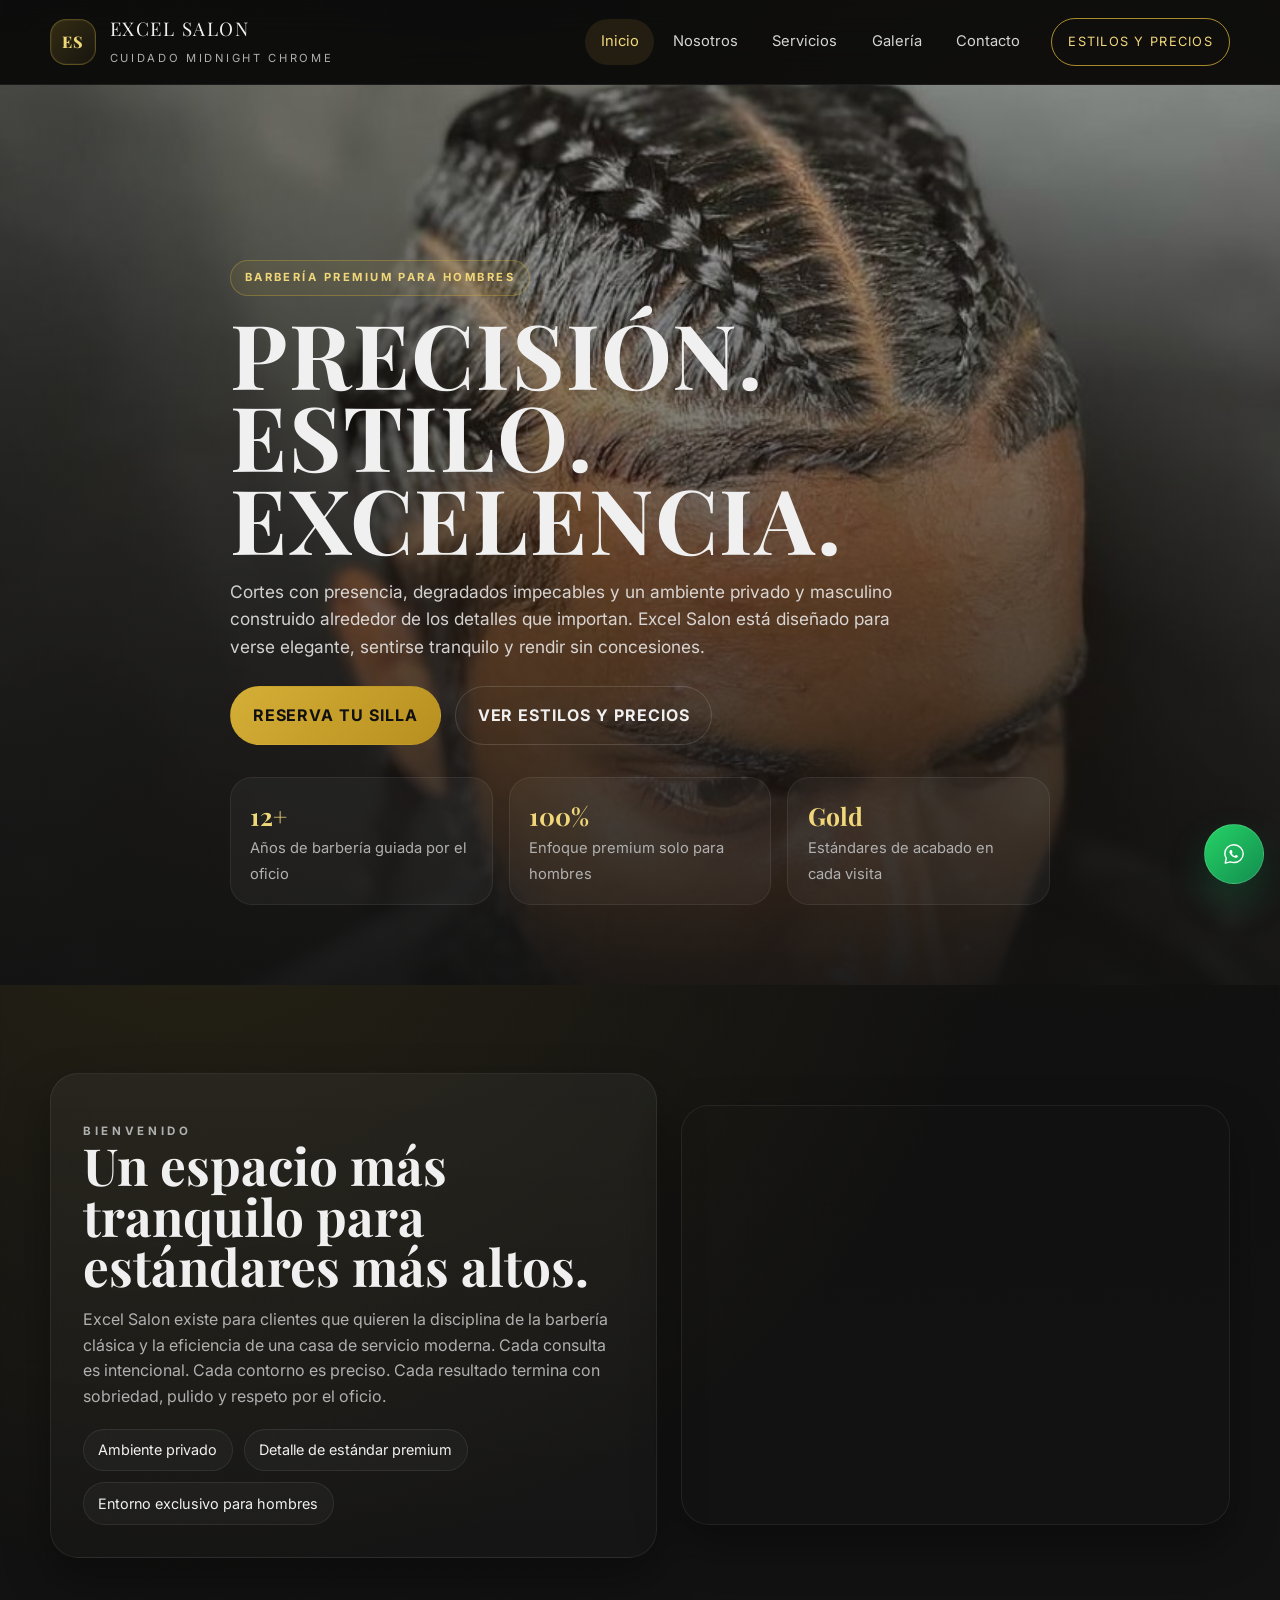
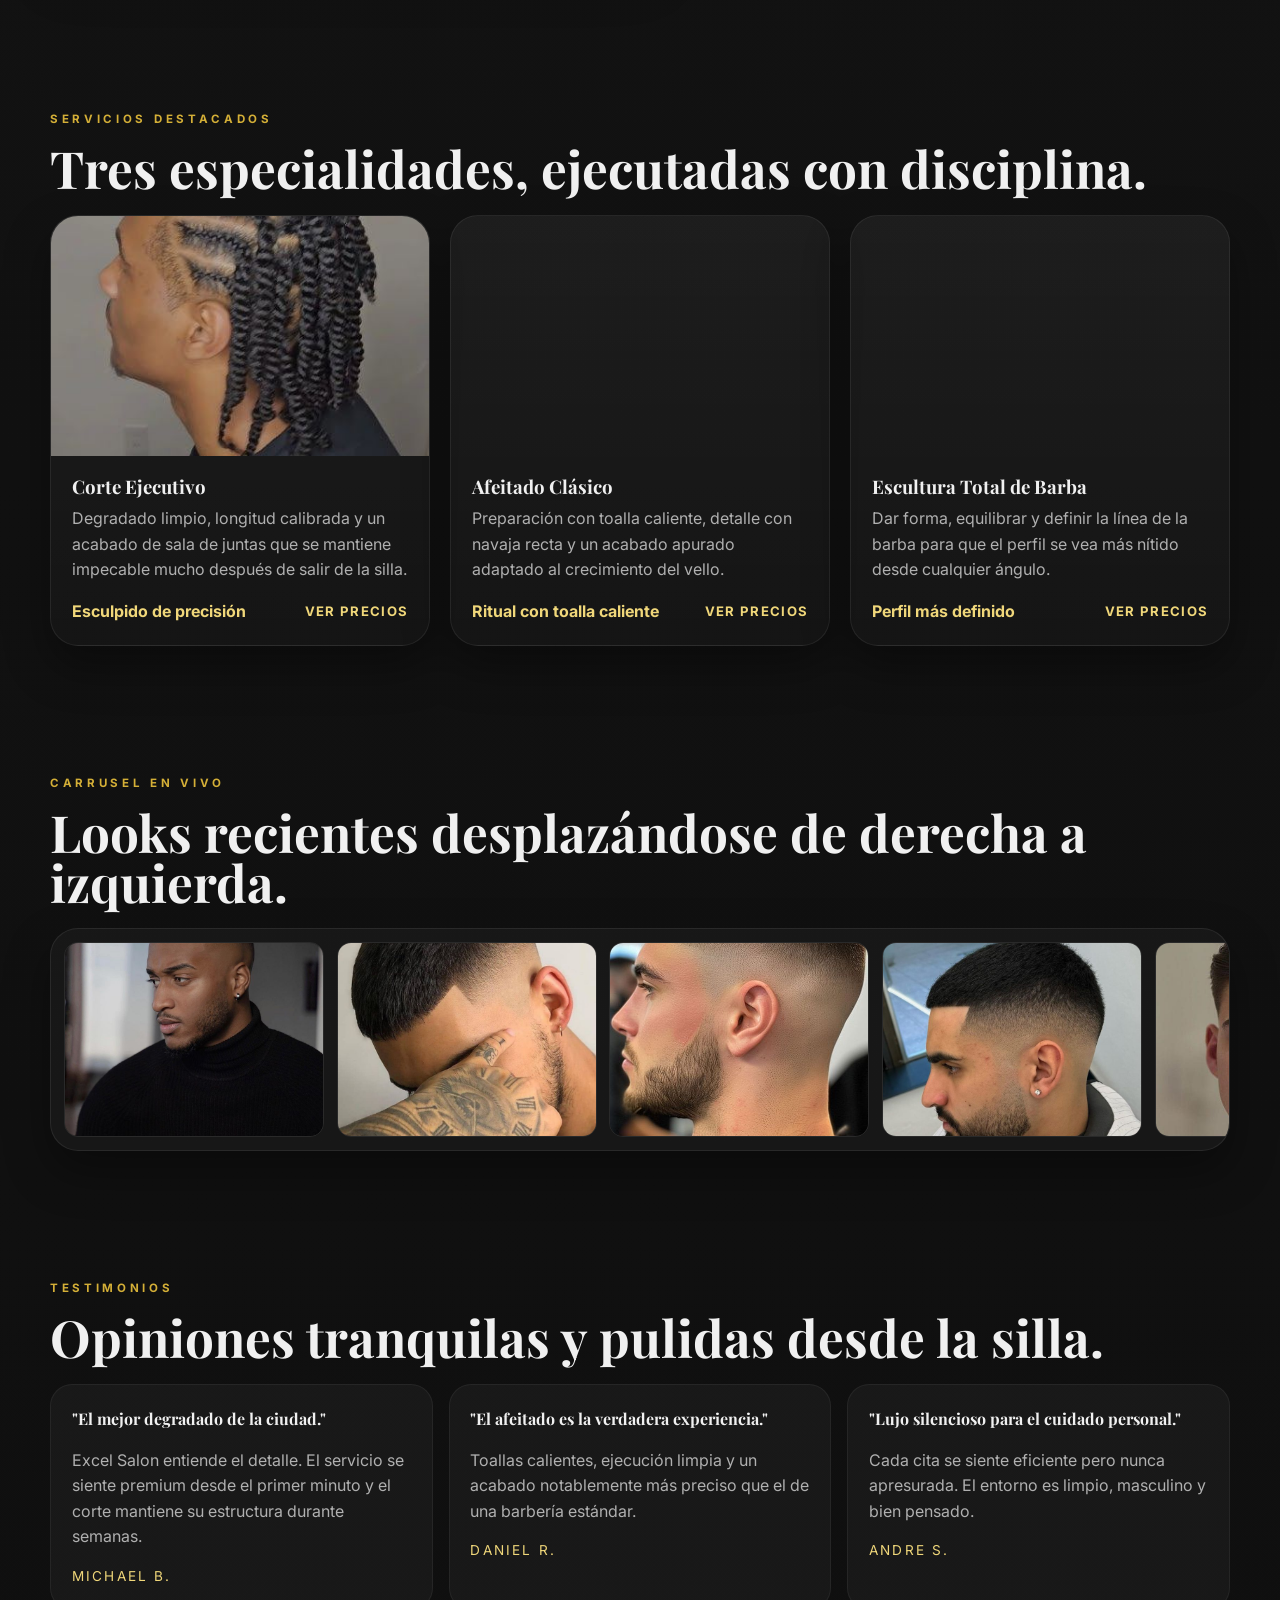
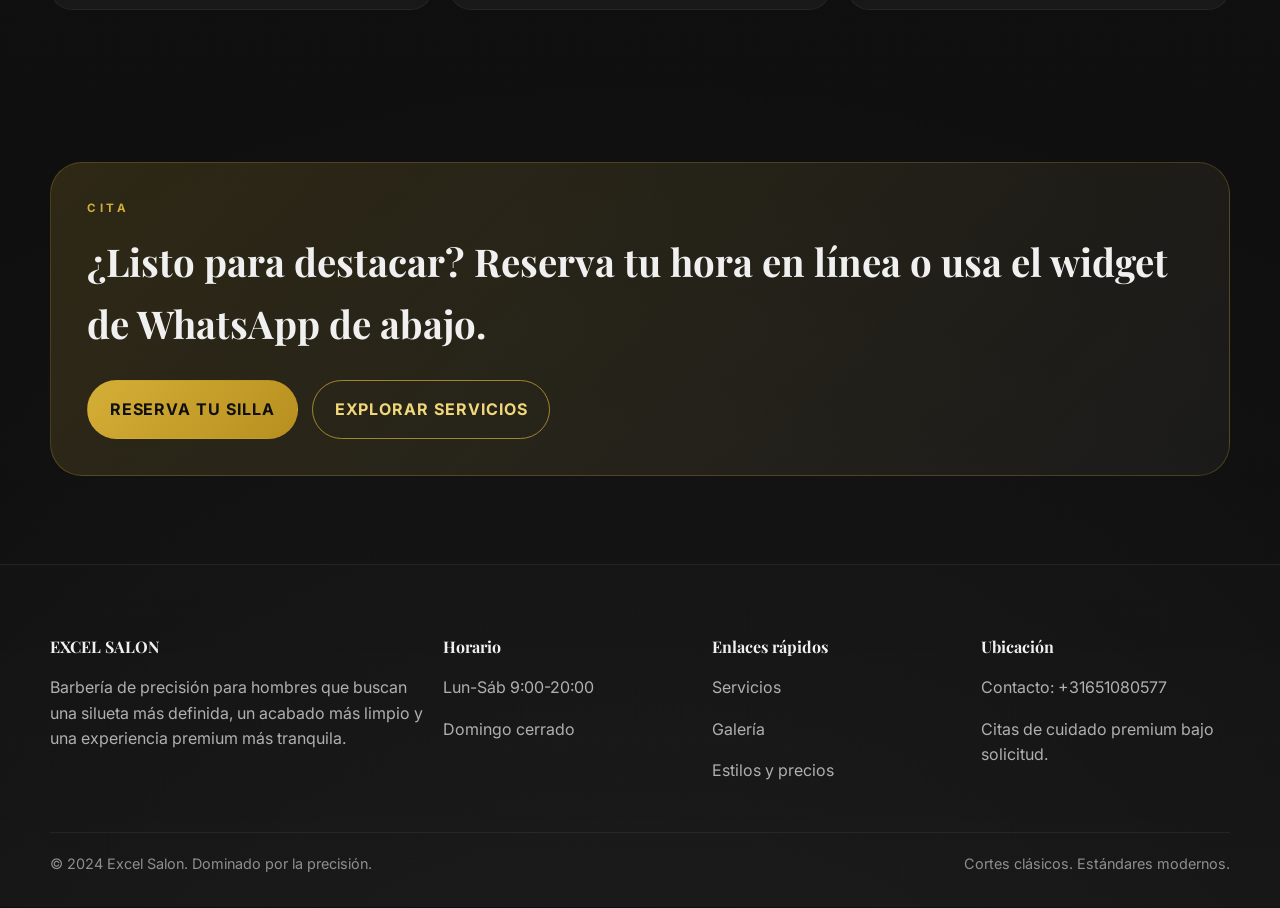
==== commit 564b7d53: "Language Update" ====
--- a/index.html
+++ b/index.html
@@ -15,17 +15,17 @@
     <section class="hero">
       <div class="hero-media" style="background-image:url('img/mens-23.jpg');"></div>
       <div class="container hero-copy reveal">
-        <span class="hero-eyebrow">Premium Men's Grooming House</span>
-        <h1 class="hero-title">PRECISION. STYLE. EXCELLENCE.</h1>
-        <p>Cinematic cuts, immaculate fades, and a private, masculine atmosphere built around details that matter. Excel Salon is designed to look sharp, feel quiet, and perform without compromise.</p>
+        <span class="hero-eyebrow">Barbería premium para hombres</span>
+        <h1 class="hero-title">PRECISIÓN. ESTILO. EXCELENCIA.</h1>
+        <p>Cortes con presencia, degradados impecables y un ambiente privado y masculino construido alrededor de los detalles que importan. Excel Salon está diseñado para verse elegante, sentirse tranquilo y rendir sin concesiones.</p>
         <div class="hero-actions">
-          <a class="btn btn-primary" href="contact.html">Book Your Chair</a>
-          <a class="btn btn-secondary" href="styles-pricing.html">View Styles & Pricing</a>
+          <a class="btn btn-primary" href="contact.html">Reserva tu silla</a>
+          <a class="btn btn-secondary" href="styles-pricing.html">Ver estilos y precios</a>
         </div>
         <div class="stat-strip reveal" style="margin-top:2rem;">
-          <div class="stat"><strong>12+</strong><span>Years of craft-led barbering</span></div>
-          <div class="stat"><strong>100%</strong><span>Men-only premium focus</span></div>
-          <div class="stat"><strong>Gold</strong><span>Finish standards, every visit</span></div>
+          <div class="stat"><strong>12+</strong><span>Años de barbería guiada por el oficio</span></div>
+          <div class="stat"><strong>100%</strong><span>Enfoque premium solo para hombres</span></div>
+          <div class="stat"><strong>Gold</strong><span>Estándares de acabado en cada visita</span></div>
         </div>
       </div>
     </section>
@@ -33,13 +33,13 @@
     <section class="section reveal">
       <div class="container split">
         <div class="copy-block panel">
-          <p class="section-kicker">Welcome</p>
-          <h2 class="section-title">A quieter space for sharper standards.</h2>
-          <p>Excel Salon exists for clients who want the discipline of classic barbering and the efficiency of a modern service house. Every consultation is intentional. Every line-up is precise. Every result is finished with restraint, polish, and respect for the craft.</p>
+          <p class="section-kicker">Bienvenido</p>
+          <h2 class="section-title">Un espacio más tranquilo para estándares más altos.</h2>
+          <p>Excel Salon existe para clientes que quieren la disciplina de la barbería clásica y la eficiencia de una casa de servicio moderna. Cada consulta es intencional. Cada contorno es preciso. Cada resultado termina con sobriedad, pulido y respeto por el oficio.</p>
           <div class="pill-list">
-            <span class="pill">Private atmosphere</span>
-            <span class="pill">Gold standard detailing</span>
-            <span class="pill">Men's exclusive environment</span>
+            <span class="pill">Ambiente privado</span>
+            <span class="pill">Detalle de estándar premium</span>
+            <span class="pill">Entorno exclusivo para hombres</span>
           </div>
         </div>
         <div class="panel card-media" style="background-image:url('https://images.unsplash.com/photo-1622288432450-277d0d73b0b7?auto=format&fit=crop&w=1200&q=80'); min-height:420px;"></div>
@@ -48,31 +48,31 @@
 
     <section class="section compact reveal">
       <div class="container">
-        <p class="section-kicker">Featured Services</p>
-        <h2 class="section-title">Three signatures, executed with discipline.</h2>
+        <p class="section-kicker">Servicios destacados</p>
+        <h2 class="section-title">Tres especialidades, ejecutadas con disciplina.</h2>
         <div class="grid-3" style="margin-top:1.4rem;">
           <article class="card">
             <div class="card-media" style="background-image:url('img/mens-25.jpg');"></div>
             <div class="card-body">
-              <h3>The Executive Cut</h3>
-              <p>Clean tapering, calibrated length, and a boardroom finish that stays polished long after the chair.</p>
-              <div class="card-meta"><span>Precision sculpting</span><a class="card-link" href="styles-pricing.html">View Pricing</a></div>
+              <h3>Corte Ejecutivo</h3>
+              <p>Degradado limpio, longitud calibrada y un acabado de sala de juntas que se mantiene impecable mucho después de salir de la silla.</p>
+              <div class="card-meta"><span>Esculpido de precisión</span><a class="card-link" href="styles-pricing.html">Ver precios</a></div>
             </div>
           </article>
           <article class="card">
             <div class="card-media" style="background-image:url('https://images.unsplash.com/photo-1599351431202-1e0f0137899a?auto=format&fit=crop&w=1200&q=80');"></div>
             <div class="card-body">
-              <h3>Classic Shave</h3>
-              <p>Hot towel preparation, straight-razor detailing, and a close finish tuned to the grain.</p>
-              <div class="card-meta"><span>Hot towel ritual</span><a class="card-link" href="styles-pricing.html">View Pricing</a></div>
+              <h3>Afeitado Clásico</h3>
+              <p>Preparación con toalla caliente, detalle con navaja recta y un acabado apurado adaptado al crecimiento del vello.</p>
+              <div class="card-meta"><span>Ritual con toalla caliente</span><a class="card-link" href="styles-pricing.html">Ver precios</a></div>
             </div>
           </article>
           <article class="card">
             <div class="card-media" style="background-image:url('https://images.unsplash.com/photo-1517832606299-7ae9b720a186?auto=format&fit=crop&w=1200&q=80');"></div>
             <div class="card-body">
-              <h3>Total Beard Sculpt</h3>
-              <p>Shape, balance, and define the beard line so the profile reads sharper from every angle.</p>
-              <div class="card-meta"><span>Sharp profile work</span><a class="card-link" href="styles-pricing.html">View Pricing</a></div>
+              <h3>Escultura Total de Barba</h3>
+              <p>Dar forma, equilibrar y definir la línea de la barba para que el perfil se vea más nítido desde cualquier ángulo.</p>
+              <div class="card-meta"><span>Perfil más definido</span><a class="card-link" href="styles-pricing.html">Ver precios</a></div>
             </div>
           </article>
         </div>
@@ -81,8 +81,8 @@
 
     <section class="section compact reveal">
       <div class="container">
-        <p class="section-kicker">Live Carousel</p>
-        <h2 class="section-title">Recent looks scrolling right to left.</h2>
+        <p class="section-kicker">Carrusel en vivo</p>
+        <h2 class="section-title">Looks recientes desplazándose de derecha a izquierda.</h2>
         <div class="gallery-marquee" aria-label="Homepage scrolling hairstyle carousel">
           <div class="gallery-marquee-track">
             <img src="img/mens-3.jpg" alt="Homepage carousel hairstyle 1">
@@ -109,22 +109,22 @@
 
     <section class="section compact reveal">
       <div class="container">
-        <p class="section-kicker">Testimonials</p>
-        <h2 class="section-title">Calm, polished feedback from the chair.</h2>
+        <p class="section-kicker">Testimonios</p>
+        <h2 class="section-title">Opiniones tranquilas y pulidas desde la silla.</h2>
         <div class="review-grid" style="margin-top:1.4rem;">
           <article class="review">
-            <h4>"The best fade in the city."</h4>
-            <p>Excel Salon understands detail. The service feels premium from the first minute and the cut keeps its structure for weeks.</p>
+            <h4>"El mejor degradado de la ciudad."</h4>
+            <p>Excel Salon entiende el detalle. El servicio se siente premium desde el primer minuto y el corte mantiene su estructura durante semanas.</p>
             <div class="caption">Michael B.</div>
           </article>
           <article class="review">
-            <h4>"The shave is the real experience."</h4>
-            <p>Hot towels, clean execution, and a finish that is noticeably more precise than a standard barbershop.</p>
+            <h4>"El afeitado es la verdadera experiencia."</h4>
+            <p>Toallas calientes, ejecución limpia y un acabado notablemente más preciso que el de una barbería estándar.</p>
             <div class="caption">Daniel R.</div>
           </article>
           <article class="review">
-            <h4>"Quiet luxury for grooming."</h4>
-            <p>Every appointment feels efficient but never rushed. The environment is clean, masculine, and well considered.</p>
+            <h4>"Lujo silencioso para el cuidado personal."</h4>
+            <p>Cada cita se siente eficiente pero nunca apresurada. El entorno es limpio, masculino y bien pensado.</p>
             <div class="caption">Andre S.</div>
           </article>
         </div>
@@ -133,11 +133,11 @@
 
     <section class="section reveal">
       <div class="container cta-banner">
-        <p class="section-kicker">Appointment</p>
-        <h2>READY TO EXCEL? Book your time online, or use the WhatsApp widget below.</h2>
+        <p class="section-kicker">Cita</p>
+        <h2>¿Listo para destacar? Reserva tu hora en línea o usa el widget de WhatsApp de abajo.</h2>
         <div class="action-row">
-          <a class="btn btn-primary" href="contact.html">Book Your Chair</a>
-          <a class="btn btn-outline" href="services.html">Explore Services</a>
+          <a class="btn btn-primary" href="contact.html">Reserva tu silla</a>
+          <a class="btn btn-outline" href="services.html">Explorar servicios</a>
         </div>
       </div>
     </section>
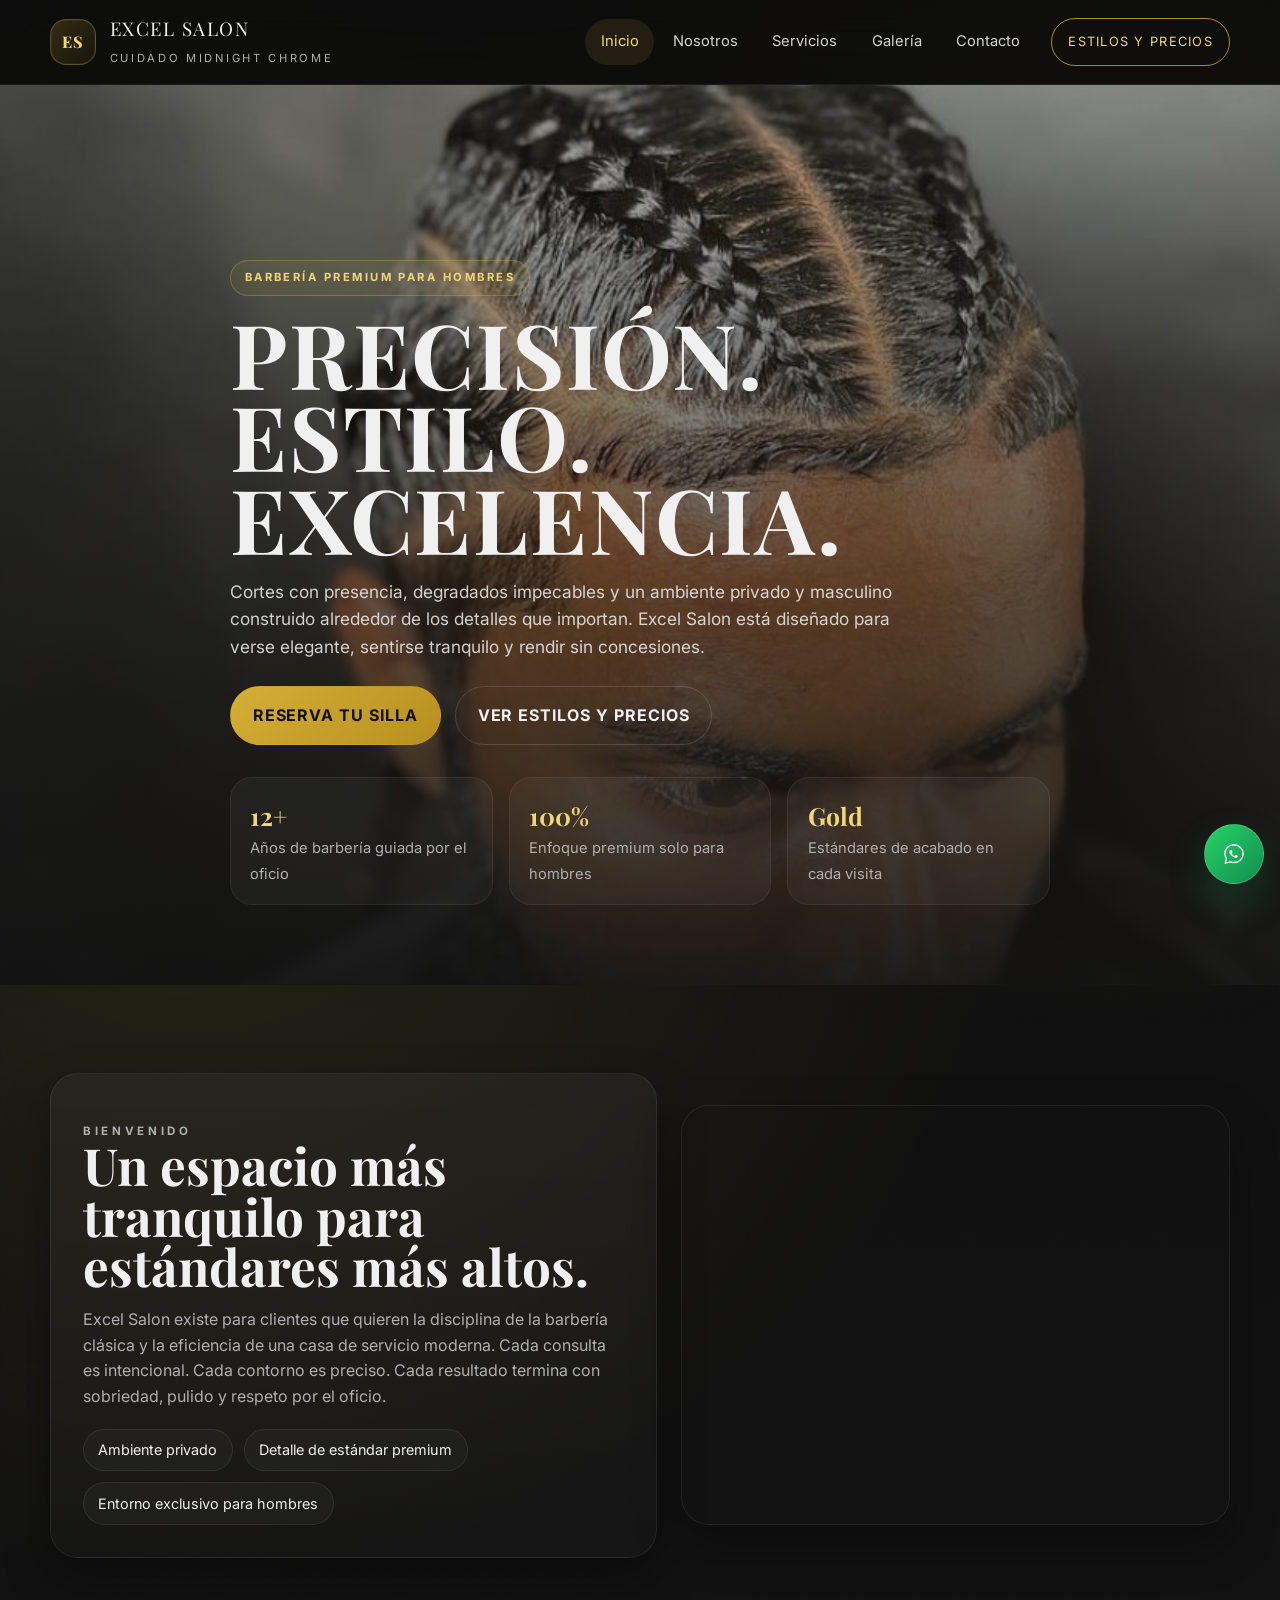
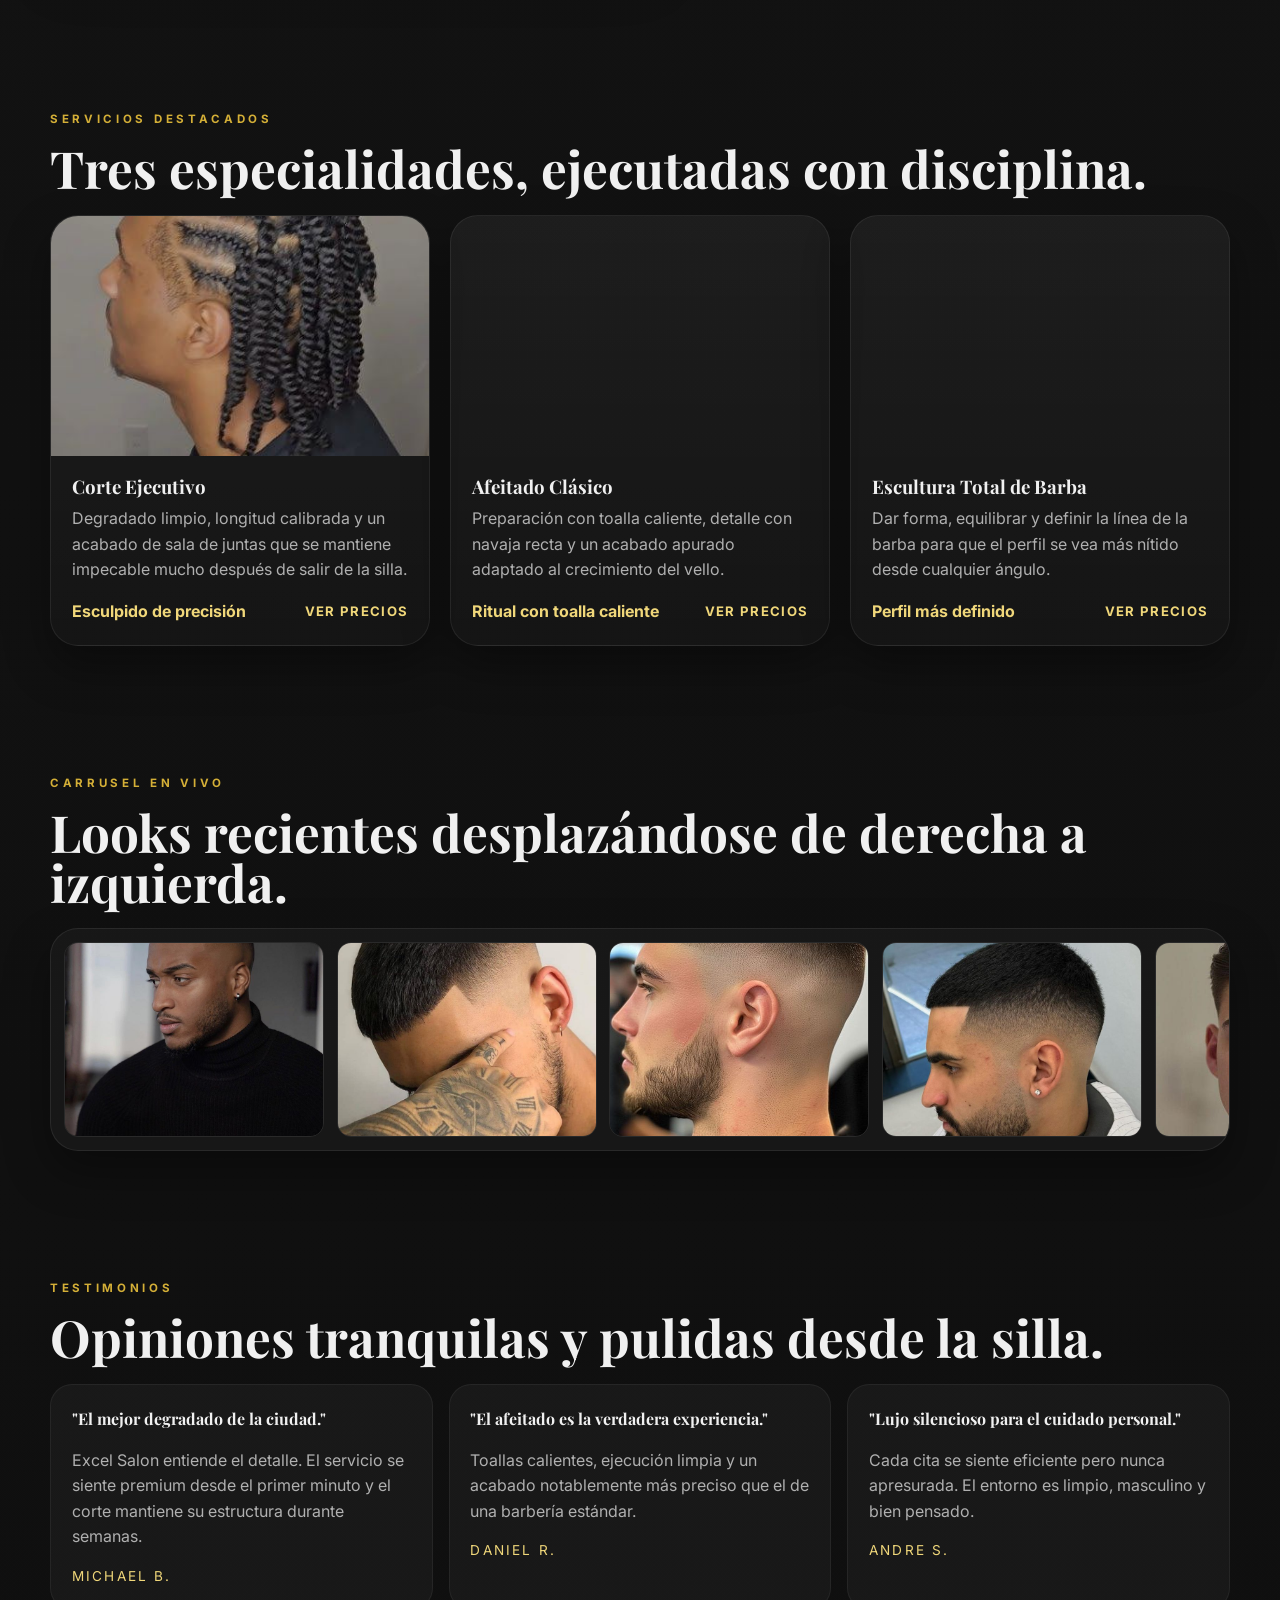
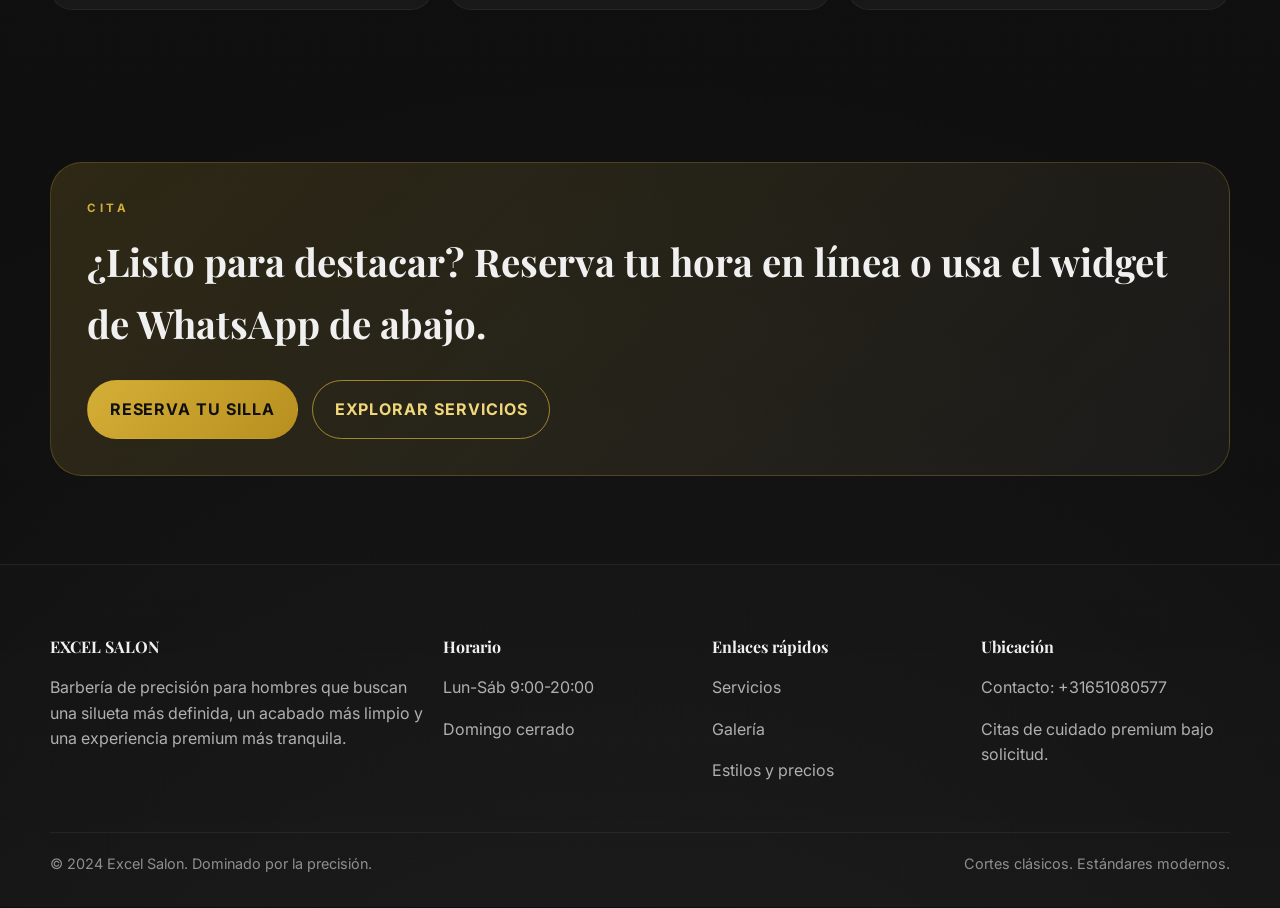
==== commit 902d0950: "Language update" ====
--- a/index.html
+++ b/index.html
@@ -3,8 +3,8 @@
 <head>
   <meta charset="utf-8">
   <meta name="viewport" content="width=device-width, initial-scale=1">
-  <meta name="description" content="Excel Salon - premium men's barbering and grooming with a midnight chrome aesthetic.">
-  <title>Excel Salon | Home</title>
+  <meta name="description" content="Excel Salon: barbería y cuidado premium para hombres con una estética midnight chrome.">
+  <title>Excel Salon | Inicio</title>
   <link rel="stylesheet" href="styles.css">
 </head>
 <body>
